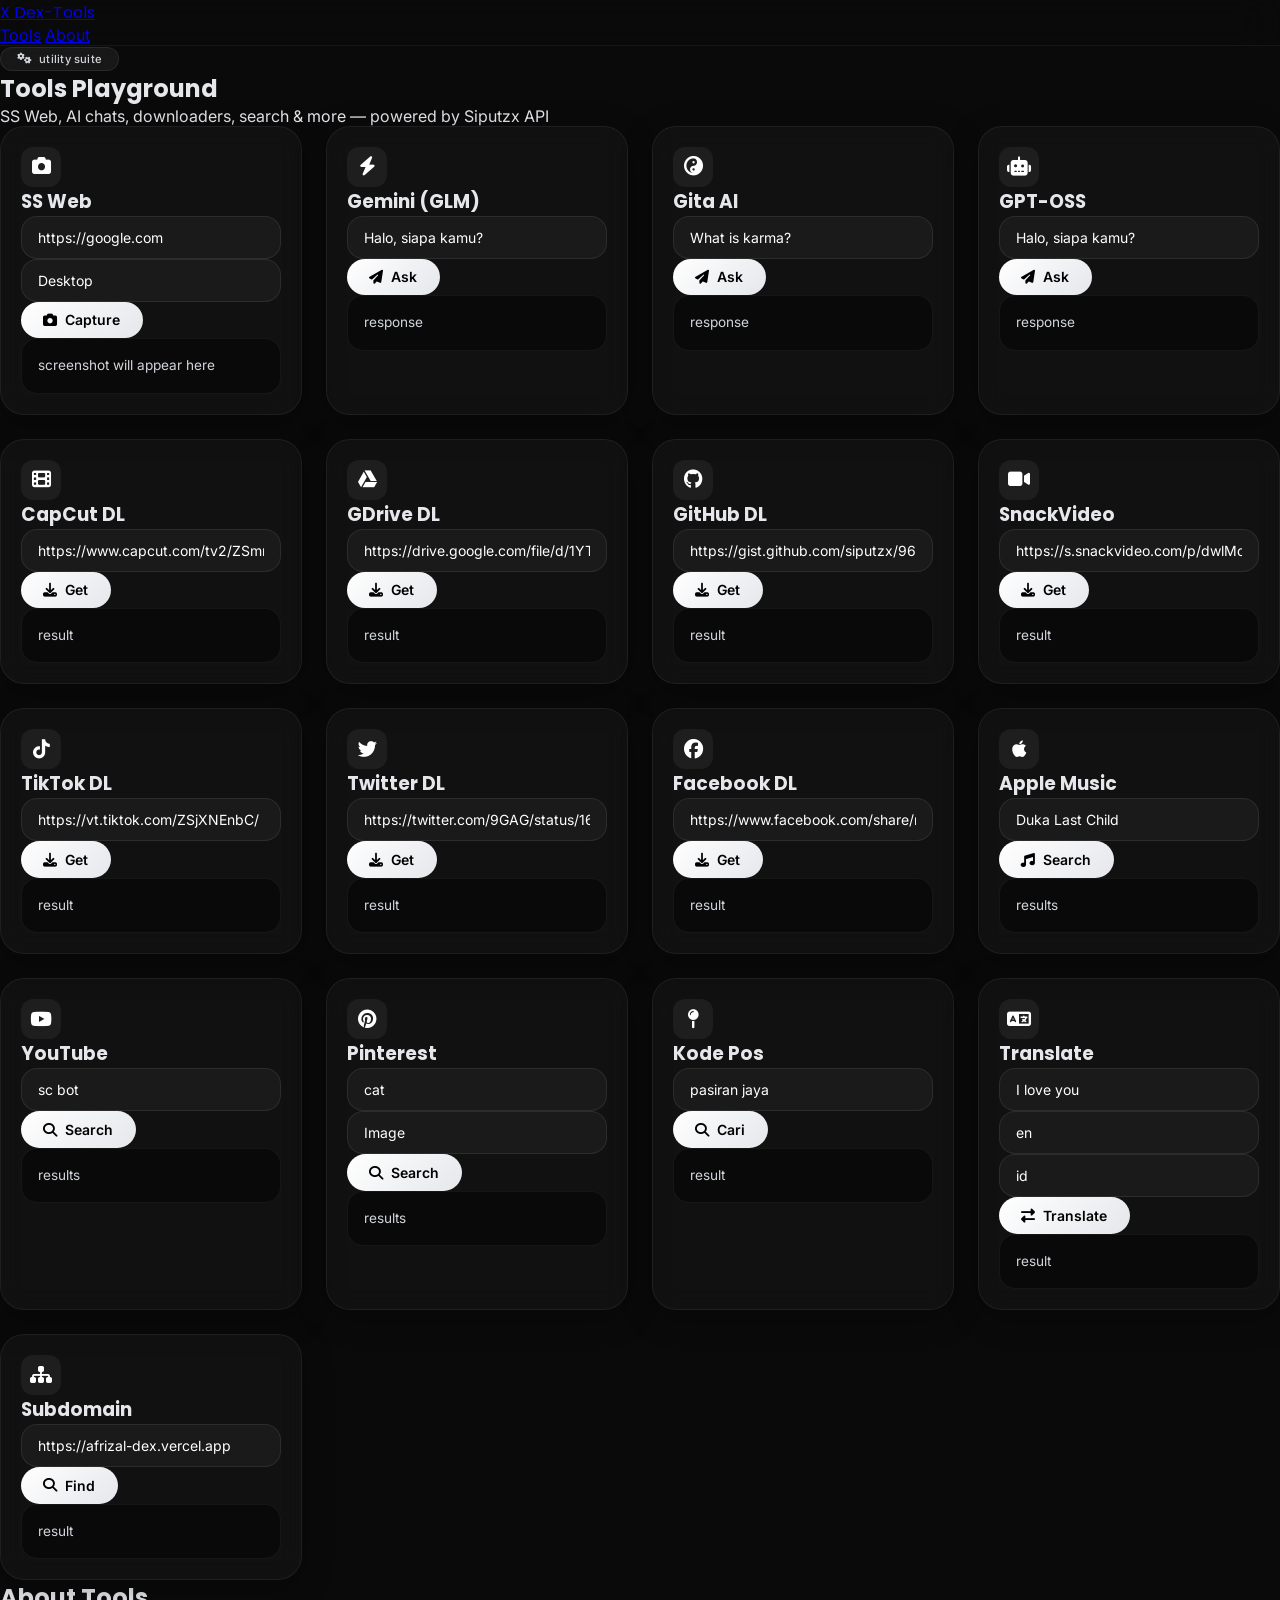
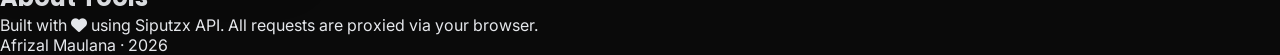
==== tools.html @ 6d939134 "Add files via upload" ====
<!DOCTYPE html>
<html lang="en">
<head>
  <meta charset="UTF-8" />
  <meta name="viewport" content="width=device-width, initial-scale=1.0, user-scalable=yes" />
  <title>Tools · Afrizal</title>
  <!-- fonts + icons -->
  <link rel="stylesheet" href="style-tools.css">
  <link href="https://fonts.googleapis.com/css2?family=Inter:wght@300;400;500;600;700;800;900&family=Poppins:wght@400;500;600;700;800&display=swap" rel="stylesheet" />
  <link rel="stylesheet" href="https://cdnjs.cloudflare.com/ajax/libs/font-awesome/6.5.1/css/all.min.css" />
  <style>
    * { box-sizing: border-box; }
    body {
      margin: 0;
      font-family: 'Inter', sans-serif;
      background: #0a0a0a;
      color: #e5e7eb;
      min-height: 100vh;
      transition: background 0.3s;
    }
    .font-display { font-family: 'Poppins', sans-serif; }

    /* glass card */
    .glass-card {
      background: rgba(255,255,255,0.03);
      backdrop-filter: blur(12px);
      -webkit-backdrop-filter: blur(12px);
      border: 1px solid rgba(255,255,255,0.06);
      border-radius: 1.5rem;
      transition: all 0.3s ease;
      box-shadow: 0 8px 32px rgba(0,0,0,0.3);
    }
    .glass-card:hover {
      border-color: rgba(255,255,255,0.15);
      transform: translateY(-3px);
      box-shadow: 0 20px 60px -20px rgba(0,0,0,0.6);
    }

    .badge-pill {
      background: rgba(255,255,255,0.06);
      border: 1px solid rgba(255,255,255,0.08);
      padding: 0.25rem 1rem;
      border-radius: 9999px;
      font-size: 0.7rem;
      font-weight: 500;
      color: #d1d5db;
      letter-spacing: 0.02em;
    }

    .btn-shimmer {
      background: linear-gradient(135deg, #ffffff 0%, #e5e7eb 50%, #ffffff 100%);
      background-size: 200% 200%;
      animation: shimmerBtn 3s ease-in-out infinite;
      color: black;
      font-weight: 600;
      border: none;
      padding: 0.6rem 1.4rem;
      border-radius: 9999px;
      cursor: pointer;
      transition: 0.2s;
    }
    .btn-shimmer:hover { transform: scale(1.02); }
    @keyframes shimmerBtn {
      0% { background-position: 0% 50%; }
      50% { background-position: 100% 50%; }
      100% { background-position: 0% 50%; }
    }

    input, textarea, select {
      background: rgba(255,255,255,0.04);
      border: 1px solid rgba(255,255,255,0.08);
      border-radius: 1rem;
      padding: 0.75rem 1rem;
      color: white;
      width: 100%;
      outline: none;
      transition: 0.2s;
    }
    input:focus, textarea:focus, select:focus {
      border-color: rgba(255,255,255,0.3);
      background: rgba(255,255,255,0.06);
    }
    ::placeholder { color: #6b7280; }

    .response-box {
      background: rgba(0,0,0,0.4);
      border: 1px solid rgba(255,255,255,0.05);
      border-radius: 1rem;
      padding: 1rem;
      max-height: 400px;
      overflow-y: auto;
      white-space: pre-wrap;
      font-size: 0.85rem;
      color: #d1d5db;
    }

    .grid-tools { display: grid; gap: 1.5rem; grid-template-columns: repeat(auto-fit, minmax(280px, 1fr)); }

    .tool-icon {
      width: 40px;
      height: 40px;
      border-radius: 12px;
      background: rgba(255,255,255,0.05);
      display: flex;
      align-items: center;
      justify-content: center;
      font-size: 1.2rem;
      color: white;
    }

    /* scroll */
    ::-webkit-scrollbar { width: 5px; }
    ::-webkit-scrollbar-track { background: transparent; }
    ::-webkit-scrollbar-thumb { background: #444; border-radius: 99px; }

    .bg-blur-circle {
      position: absolute;
      border-radius: 9999px;
      filter: blur(90px);
      pointer-events: none;
    }
    .bg-grid-pattern {
      background-image: linear-gradient(to right, rgba(255,255,255,0.03) 1px, transparent 1px),
        linear-gradient(to bottom, rgba(255,255,255,0.03) 1px, transparent 1px);
      background-size: 40px 40px;
    }

    /* loading screen (minimal) */
    #loadingScreen {
      position: fixed; inset: 0; z-index: 99999;
      background: #0a0a0a;
      display: flex; align-items: center; justify-content: center;
      transition: opacity 0.8s, visibility 0.8s;
    }
    #loadingScreen.hide { opacity: 0; visibility: hidden; pointer-events: none; }
    .loading-logo {
      width: 70px; height: 70px;
      border-radius: 24px;
      background: rgba(255,255,255,0.04);
      border: 1px solid rgba(255,255,255,0.06);
      display: flex; align-items: center; justify-content: center;
      font-weight: 800; font-size: 26px; color: white;
    }
  </style>
</head>
<body>

<!-- loading -->
<div id="loadingScreen">
  <div class="text-center">
    <div class="loading-logo mx-auto mb-4"><span>A</span><span>F</span></div>
    <div class="text-white text-xl font-display font-semibold">Tools Hub</div>
    <div class="text-zinc-400 text-sm mt-1">loading modules...</div>
  </div>
</div>

<!-- main -->
<div id="mainContent" style="display:none;">

  <!-- background -->
  <div class="fixed inset-0 -z-10 overflow-hidden pointer-events-none">
    <div class="absolute inset-0">
      <div class="bg-blur-circle top-10 left-10 w-40 h-40 bg-white opacity-10"></div>
      <div class="bg-blur-circle bottom-10 right-10 w-44 h-44 bg-zinc-500 opacity-15"></div>
      <div class="bg-blur-circle top-1/2 left-1/2 -translate-x-1/2 -translate-y-1/2 w-60 h-60 bg-white opacity-5"></div>
    </div>
    <div class="absolute inset-0 bg-grid-pattern"></div>
  </div>

  <!-- header -->
  <header class="fixed top-0 inset-x-0 z-50 bg-[#0a0a0a]/80 backdrop-blur-xl border-b border-white/5 h-16 flex items-center px-6">
    <div class="max-w-6xl mx-auto w-full flex items-center justify-between">
      <a href="#" class="font-display font-bold text-xl tracking-tight flex items-center gap-2">
        <span class="w-8 h-8 rounded-full bg-white/20 flex items-center justify-center text-white font-bold text-sm">X</span>
        <span class="text-white">Dex-</span><span class="text-white">Tools</span>
      </a>
      <div class="flex items-center gap-4 text-sm">
        <a href="#tools" class="text-zinc-400 hover:text-white transition">Tools</a>
        <a href="#about" class="text-zinc-400 hover:text-white transition">About</a>
      </div>
    </div>
  </header>

  <!-- hero -->
  <section class="pt-28 pb-8 px-6 max-w-6xl mx-auto">
    <div class="text-center">
      <span class="badge-pill inline-flex items-center gap-2"><i class="fas fa-cogs"></i> utility suite</span>
      <h1 class="font-display font-bold text-4xl md:text-5xl text-white mt-4 leading-tight">
        Tools <span class="bg-gradient-to-r from-white to-zinc-400 bg-clip-text text-transparent">Playground</span>
      </h1>
      <p class="text-zinc-400 max-w-xl mx-auto mt-2">SS Web, AI chats, downloaders, search & more — powered by Siputzx API</p>
    </div>
  </section>

  <!-- tools grid -->
  <section id="tools" class="px-6 max-w-6xl mx-auto pb-20">
    <div class="grid-tools">

      <!-- ssweb -->
      <div class="glass-card p-5">
        <div class="flex items-center gap-3 mb-3">
          <div class="tool-icon"><i class="fas fa-camera"></i></div>
          <h3 class="font-display font-semibold text-white">SS Web</h3>
        </div>
        <div class="flex flex-wrap gap-2 mb-3">
          <input id="ssUrl" type="text" placeholder="https://google.com" class="flex-1 min-w-[120px]" value="https://google.com" />
          <select id="ssDevice" class="w-auto min-w-[80px]">
            <option value="desktop">Desktop</option>
            <option value="mobile">Mobile</option>
            <option value="tablet">Tablet</option>
          </select>
        </div>
        <button onclick="fetchSS()" class="btn-shimmer w-full text-sm"><i class="fas fa-camera mr-2"></i> Capture</button>
        <div id="ssResult" class="mt-3 response-box text-center text-zinc-500 text-sm">screenshot will appear here</div>
      </div>

      <!-- AI Gemini -->
      <div class="glass-card p-5">
        <div class="flex items-center gap-3 mb-3">
          <div class="tool-icon"><i class="fas fa-bolt"></i></div>
          <h3 class="font-display font-semibold text-white">Gemini (GLM)</h3>
        </div>
        <input id="geminiPrompt" type="text" placeholder="Ask anything..." class="mb-2" value="Halo, siapa kamu?" />
        <button onclick="fetchGemini()" class="btn-shimmer w-full text-sm"><i class="fas fa-paper-plane mr-2"></i> Ask</button>
        <div id="geminiResult" class="mt-3 response-box text-zinc-300 text-sm">response</div>
      </div>

      <!-- AI Gita -->
      <div class="glass-card p-5">
        <div class="flex items-center gap-3 mb-3">
          <div class="tool-icon"><i class="fas fa-yin-yang"></i></div>
          <h3 class="font-display font-semibold text-white">Gita AI</h3>
        </div>
        <input id="gitaPrompt" type="text" placeholder="What is karma?" class="mb-2" value="What is karma?" />
        <button onclick="fetchGita()" class="btn-shimmer w-full text-sm"><i class="fas fa-paper-plane mr-2"></i> Ask</button>
        <div id="gitaResult" class="mt-3 response-box text-zinc-300 text-sm">response</div>
      </div>

      <!-- AI GPT -->
      <div class="glass-card p-5">
        <div class="flex items-center gap-3 mb-3">
          <div class="tool-icon"><i class="fas fa-robot"></i></div>
          <h3 class="font-display font-semibold text-white">GPT-OSS</h3>
        </div>
        <input id="gptPrompt" type="text" placeholder="Halo, siapa kamu?" class="mb-2" value="Halo, siapa kamu?" />
        <button onclick="fetchGPT()" class="btn-shimmer w-full text-sm"><i class="fas fa-paper-plane mr-2"></i> Ask</button>
        <div id="gptResult" class="mt-3 response-box text-zinc-300 text-sm">response</div>
      </div>

      <!-- CapCut DL -->
      <div class="glass-card p-5">
        <div class="flex items-center gap-3 mb-3">
          <div class="tool-icon"><i class="fas fa-film"></i></div>
          <h3 class="font-display font-semibold text-white">CapCut DL</h3>
        </div>
        <input id="capcutUrl" type="text" placeholder="capcut.com/tv2/..." class="mb-2" value="https://www.capcut.com/tv2/ZSmm1R7Sd/" />
        <button onclick="fetchCapcut()" class="btn-shimmer w-full text-sm"><i class="fas fa-download mr-2"></i> Get</button>
        <div id="capcutResult" class="mt-3 response-box text-zinc-300 text-sm">result</div>
      </div>

      <!-- GDrive DL -->
      <div class="glass-card p-5">
        <div class="flex items-center gap-3 mb-3">
          <div class="tool-icon"><i class="fab fa-google-drive"></i></div>
          <h3 class="font-display font-semibold text-white">GDrive DL</h3>
        </div>
        <input id="gdriveUrl" type="text" placeholder="drive.google.com/file/d/..." class="mb-2" value="https://drive.google.com/file/d/1YTD7Ymux9puFNqu__5WPlYdFZHcGI3Wz/view?usp=drivesdk" />
        <button onclick="fetchGDrive()" class="btn-shimmer w-full text-sm"><i class="fas fa-download mr-2"></i> Get</button>
        <div id="gdriveResult" class="mt-3 response-box text-zinc-300 text-sm">result</div>
      </div>

      <!-- GitHub DL -->
      <div class="glass-card p-5">
        <div class="flex items-center gap-3 mb-3">
          <div class="tool-icon"><i class="fab fa-github"></i></div>
          <h3 class="font-display font-semibold text-white">GitHub DL</h3>
        </div>
        <input id="githubUrl" type="text" placeholder="gist.github.com/..." class="mb-2" value="https://gist.github.com/siputzx/966268a3aa3c14695e80cc9f30da8e9f" />
        <button onclick="fetchGithub()" class="btn-shimmer w-full text-sm"><i class="fas fa-download mr-2"></i> Get</button>
        <div id="githubResult" class="mt-3 response-box text-zinc-300 text-sm">result</div>
      </div>

      <!-- SnackVideo DL -->
      <div class="glass-card p-5">
        <div class="flex items-center gap-3 mb-3">
          <div class="tool-icon"><i class="fas fa-video"></i></div>
          <h3 class="font-display font-semibold text-white">SnackVideo</h3>
        </div>
        <input id="snackUrl" type="text" placeholder="s.snackvideo.com/..." class="mb-2" value="https://s.snackvideo.com/p/dwlMd51U" />
        <button onclick="fetchSnack()" class="btn-shimmer w-full text-sm"><i class="fas fa-download mr-2"></i> Get</button>
        <div id="snackResult" class="mt-3 response-box text-zinc-300 text-sm">result</div>
      </div>

      <!-- TikTok DL -->
      <div class="glass-card p-5">
        <div class="flex items-center gap-3 mb-3">
          <div class="tool-icon"><i class="fab fa-tiktok"></i></div>
          <h3 class="font-display font-semibold text-white">TikTok DL</h3>
        </div>
        <input id="tiktokUrl" type="text" placeholder="vt.tiktok.com/..." class="mb-2" value="https://vt.tiktok.com/ZSjXNEnbC/" />
        <button onclick="fetchTikTok()" class="btn-shimmer w-full text-sm"><i class="fas fa-download mr-2"></i> Get</button>
        <div id="tiktokResult" class="mt-3 response-box text-zinc-300 text-sm">result</div>
      </div>

      <!-- Twitter DL -->
      <div class="glass-card p-5">
        <div class="flex items-center gap-3 mb-3">
          <div class="tool-icon"><i class="fab fa-twitter"></i></div>
          <h3 class="font-display font-semibold text-white">Twitter DL</h3>
        </div>
        <input id="twitterUrl" type="text" placeholder="twitter.com/..." class="mb-2" value="https://twitter.com/9GAG/status/1661175429859012608" />
        <button onclick="fetchTwitter()" class="btn-shimmer w-full text-sm"><i class="fas fa-download mr-2"></i> Get</button>
        <div id="twitterResult" class="mt-3 response-box text-zinc-300 text-sm">result</div>
      </div>

      <!-- Facebook DL -->
      <div class="glass-card p-5">
        <div class="flex items-center gap-3 mb-3">
          <div class="tool-icon"><i class="fab fa-facebook"></i></div>
          <h3 class="font-display font-semibold text-white">Facebook DL</h3>
        </div>
        <input id="fbUrl" type="text" placeholder="facebook.com/..." class="mb-2" value="https://www.facebook.com/share/r/1CbPCn9MQw/" />
        <button onclick="fetchFacebook()" class="btn-shimmer w-full text-sm"><i class="fas fa-download mr-2"></i> Get</button>
        <div id="fbResult" class="mt-3 response-box text-zinc-300 text-sm">result</div>
      </div>

      <!-- Apple Music search -->
      <div class="glass-card p-5">
        <div class="flex items-center gap-3 mb-3">
          <div class="tool-icon"><i class="fab fa-apple"></i></div>
          <h3 class="font-display font-semibold text-white">Apple Music</h3>
        </div>
        <input id="appleQuery" type="text" placeholder="Duka Last Child" class="mb-2" value="Duka Last Child" />
        <button onclick="fetchApple()" class="btn-shimmer w-full text-sm"><i class="fas fa-music mr-2"></i> Search</button>
        <div id="appleResult" class="mt-3 response-box text-zinc-300 text-sm">results</div>
      </div>

      <!-- YouTube search -->
      <div class="glass-card p-5">
        <div class="flex items-center gap-3 mb-3">
          <div class="tool-icon"><i class="fab fa-youtube"></i></div>
          <h3 class="font-display font-semibold text-white">YouTube</h3>
        </div>
        <input id="ytQuery" type="text" placeholder="sc bot" class="mb-2" value="sc bot" />
        <button onclick="fetchYoutube()" class="btn-shimmer w-full text-sm"><i class="fas fa-search mr-2"></i> Search</button>
        <div id="ytResult" class="mt-3 response-box text-zinc-300 text-sm">results</div>
      </div>

      <!-- Pinterest search -->
      <div class="glass-card p-5">
        <div class="flex items-center gap-3 mb-3">
          <div class="tool-icon"><i class="fab fa-pinterest"></i></div>
          <h3 class="font-display font-semibold text-white">Pinterest</h3>
        </div>
        <input id="pinQuery" type="text" placeholder="cat" class="mb-2" value="cat" />
        <select id="pinType" class="mb-2">
          <option value="image">Image</option>
          <option value="video">Video</option>
        </select>
        <button onclick="fetchPinterest()" class="btn-shimmer w-full text-sm"><i class="fas fa-search mr-2"></i> Search</button>
        <div id="pinResult" class="mt-3 response-box text-zinc-300 text-sm">results</div>
      </div>

      <!-- Kode Pos -->
      <div class="glass-card p-5">
        <div class="flex items-center gap-3 mb-3">
          <div class="tool-icon"><i class="fas fa-map-pin"></i></div>
          <h3 class="font-display font-semibold text-white">Kode Pos</h3>
        </div>
        <input id="kodeposQuery" type="text" placeholder="pasiran jaya" class="mb-2" value="pasiran jaya" />
        <button onclick="fetchKodepos()" class="btn-shimmer w-full text-sm"><i class="fas fa-search mr-2"></i> Cari</button>
        <div id="kodeposResult" class="mt-3 response-box text-zinc-300 text-sm">result</div>
      </div>

      <!-- Translate -->
      <div class="glass-card p-5">
        <div class="flex items-center gap-3 mb-3">
          <div class="tool-icon"><i class="fas fa-language"></i></div>
          <h3 class="font-display font-semibold text-white">Translate</h3>
        </div>
        <input id="transText" type="text" placeholder="I love you" class="mb-2" value="I love you" />
        <div class="flex gap-2 mb-2">
          <input id="transSource" placeholder="en" class="w-1/2" value="en" />
          <input id="transTarget" placeholder="id" class="w-1/2" value="id" />
        </div>
        <button onclick="fetchTranslate()" class="btn-shimmer w-full text-sm"><i class="fas fa-exchange-alt mr-2"></i> Translate</button>
        <div id="transResult" class="mt-3 response-box text-zinc-300 text-sm">result</div>
      </div>

      <!-- Subdomain Finder -->
      <div class="glass-card p-5">
        <div class="flex items-center gap-3 mb-3">
          <div class="tool-icon"><i class="fas fa-sitemap"></i></div>
          <h3 class="font-display font-semibold text-white">Subdomain</h3>
        </div>
        <input id="subdomainUrl" type="text" placeholder="https://afrizal-dex.vercel.app" class="mb-2" value="https://afrizal-dex.vercel.app" />
        <button onclick="fetchSubdomain()" class="btn-shimmer w-full text-sm"><i class="fas fa-search mr-2"></i> Find</button>
        <div id="subdomainResult" class="mt-3 response-box text-zinc-300 text-sm">result</div>
      </div>

    </div>
  </section>

  <!-- about -->
  <section id="about" class="border-t border-white/5 py-12 px-6 max-w-4xl mx-auto text-center">
    <h2 class="font-display font-bold text-2xl text-white">About Tools</h2>
    <p class="text-zinc-400 mt-2 text-sm">Built with <i class="fas fa-heart text-red-400"></i> using Siputzx API. All requests are proxied via your browser.</p>
    <p class="text-zinc-500 text-xs mt-1">Afrizal Maulana · 2026</p>
  </section>
</div>

<script>
  // ---- loading ----
  (function() {
    const loader = document.getElementById('loadingScreen');
    const main = document.getElementById('mainContent');
    setTimeout(() => {
      loader.classList.add('hide');
      main.style.display = 'block';
    }, 800);
  })();

  // ---- helpers ----
  function getVal(id) { return document.getElementById(id).value.trim(); }
  function setResult(id, txt) {
    const el = document.getElementById(id);
    if (el) el.textContent = typeof txt === 'string' ? txt : JSON.stringify(txt, null, 2);
  }

  async function apiFetch(endpoint) {
    try {
      const res = await fetch(endpoint);
      if (!res.ok) throw new Error(`HTTP ${res.status}`);
      return await res.json();
    } catch (e) {
      return { error: e.message };
    }
  }

  // ---- SS Web ----
  async function fetchSS() {
    const url = encodeURIComponent(getVal('ssUrl') || 'https://google.com');
    const device = getVal('ssDevice') || 'desktop';
    const fullPage = 'false';
    const endpoint = `https://api.siputzx.my.id/api/tools/ssweb?url=${url}&device=${device}&theme=dark&fullPage=${fullPage}`;
    const data = await apiFetch(endpoint);
    if (data && data.image) {
      setResult('ssResult', `✅ screenshot ready`);
      document.getElementById('ssResult').innerHTML = `<img src="${data.image}" alt="screenshot" class="w-full rounded-lg mt-2" />`;
    } else {
      setResult('ssResult', '⚠️ no image returned');
    }
  }

  // ---- AI Gemini ----
  async function fetchGemini() {
    const prompt = encodeURIComponent(getVal('geminiPrompt') || 'Halo, siapa kamu?');
    const endpoint = `https://api.siputzx.my.id/api/ai/glm47flash?prompt=${prompt}&system=You+are+a+helpful+assistant.&temperature=0.7`;
    const data = await apiFetch(endpoint);
    setResult('geminiResult', data?.result || data?.response || data?.message || JSON.stringify(data));
  }

  // ---- Gita ----
  async function fetchGita() {
    const q = encodeURIComponent(getVal('gitaPrompt') || 'What is karma?');
    const endpoint = `https://api.siputzx.my.id/api/ai/gita?q=${q}`;
    const data = await apiFetch(endpoint);
    setResult('gitaResult', data?.result || data?.response || data?.message || JSON.stringify(data));
  }

  // ---- GPT ----
  async function fetchGPT() {
    const prompt = encodeURIComponent(getVal('gptPrompt') || 'Halo, siapa kamu?');
    const endpoint = `https://api.siputzx.my.id/api/ai/gptoss120b?prompt=${prompt}&system=You+are+a+helpful+assistant.&temperature=0.7`;
    const data = await apiFetch(endpoint);
    setResult('gptResult', data?.result || data?.response || data?.message || JSON.stringify(data));
  }

  // ---- CapCut ----
  async function fetchCapcut() {
    const url = encodeURIComponent(getVal('capcutUrl') || 'https://www.capcut.com/tv2/ZSmm1R7Sd/');
    const endpoint = `https://api.siputzx.my.id/api/d/capcut?url=${url}`;
    const data = await apiFetch(endpoint);
    setResult('capcutResult', data?.data || data?.result || JSON.stringify(data));
  }

  // ---- GDrive ----
  async function fetchGDrive() {
    const url = encodeURIComponent(getVal('gdriveUrl') || 'https://drive.google.com/file/d/1YTD7Ymux9puFNqu__5WPlYdFZHcGI3Wz/view?usp=drivesdk');
    const endpoint = `https://api.siputzx.my.id/api/d/gdrive?url=${url}`;
    const data = await apiFetch(endpoint);
    setResult('gdriveResult', data?.data || data?.result || JSON.stringify(data));
  }

  // ---- GitHub ----
  async function fetchGithub() {
    const url = encodeURIComponent(getVal('githubUrl') || 'https://gist.github.com/siputzx/966268a3aa3c14695e80cc9f30da8e9f');
    const endpoint = `https://api.siputzx.my.id/api/d/github?url=${url}`;
    const data = await apiFetch(endpoint);
    setResult('githubResult', data?.data || data?.result || JSON.stringify(data));
  }

  // ---- SnackVideo ----
  async function fetchSnack() {
    const url = encodeURIComponent(getVal('snackUrl') || 'https://s.snackvideo.com/p/dwlMd51U');
    const endpoint = `https://api.siputzx.my.id/api/d/snackvideo?url=${url}`;
    const data = await apiFetch(endpoint);
    setResult('snackResult', data?.data || data?.result || JSON.stringify(data));
  }

  // ---- TikTok ----
  async function fetchTikTok() {
    const url = encodeURIComponent(getVal('tiktokUrl') || 'https://vt.tiktok.com/ZSjXNEnbC/');
    const endpoint = `https://api.siputzx.my.id/api/d/tiktok/v2?url=${url}`;
    const data = await apiFetch(endpoint);
    setResult('tiktokResult', data?.data || data?.result || JSON.stringify(data));
  }

  // ---- Twitter ----
  async function fetchTwitter() {
    const url = encodeURIComponent(getVal('twitterUrl') || 'https://twitter.com/9GAG/status/1661175429859012608');
    const endpoint = `https://api.siputzx.my.id/api/d/twitter?url=${url}`;
    const data = await apiFetch(endpoint);
    setResult('twitterResult', data?.data || data?.result || JSON.stringify(data));
  }

  // ---- Facebook ----
  async function fetchFacebook() {
    const url = encodeURIComponent(getVal('fbUrl') || 'https://www.facebook.com/share/r/1CbPCn9MQw/');
    const endpoint = `https://api.siputzx.my.id/api/d/facebook?url=${url}`;
    const data = await apiFetch(endpoint);
    setResult('fbResult', data?.data || data?.result || JSON.stringify(data));
  }

  // ---- Apple Music ----
  async function fetchApple() {
    const query = encodeURIComponent(getVal('appleQuery') || 'Duka Last Child');
    const endpoint = `https://api.siputzx.my.id/api/s/applemusic?query=${query}`;
    const data = await apiFetch(endpoint);
    if (data?.data) {
      const items = data.data.slice(0, 5).map(i => `${i.title} - ${i.artist}`).join('\n');
      setResult('appleResult', items || 'no results');
    } else {
      setResult('appleResult', JSON.stringify(data));
    }
  }

  // ---- YouTube ----
  async function fetchYoutube() {
    const query = encodeURIComponent(getVal('ytQuery') || 'sc bot');
    const endpoint = `https://api.siputzx.my.id/api/s/youtube?query=${query}`;
    const data = await apiFetch(endpoint);
    if (data?.data) {
      const items = data.data.slice(0, 5).map(i => `${i.title} - ${i.channel}`).join('\n');
      setResult('ytResult', items || 'no results');
    } else {
      setResult('ytResult', JSON.stringify(data));
    }
  }

  // ---- Pinterest ----
  async function fetchPinterest() {
    const query = encodeURIComponent(getVal('pinQuery') || 'cat');
    const type = getVal('pinType') || 'image';
    const endpoint = `https://api.siputzx.my.id/api/s/pinterest?query=${query}&type=${type}`;
    const data = await apiFetch(endpoint);
    if (data?.data) {
      const items = data.data.slice(0, 5).map(i => i.title || i.url || i).join('\n');
      setResult('pinResult', items || 'no results');
    } else {
      setResult('pinResult', JSON.stringify(data));
    }
  }

  // ---- Kode Pos ----
  async function fetchKodepos() {
    const q = encodeURIComponent(getVal('kodeposQuery') || 'pasiran jaya');
    const endpoint = `https://api.siputzx.my.id/api/tools/kodepos?form=${q}`;
    const data = await apiFetch(endpoint);
    setResult('kodeposResult', data?.data || data?.result || JSON.stringify(data));
  }

  // ---- Translate ----
  async function fetchTranslate() {
    const text = encodeURIComponent(getVal('transText') || 'I love you');
    const source = getVal('transSource') || 'en';
    const target = getVal('transTarget') || 'id';
    const endpoint = `https://api.siputzx.my.id/api/tools/translate?text=${text}&source=${source}&target=${target}`;
    const data = await apiFetch(endpoint);
    setResult('transResult', data?.result || data?.translation || JSON.stringify(data));
  }

  // ---- Subdomain ----
  async function fetchSubdomain() {
    const domain = encodeURIComponent(getVal('subdomainUrl') || 'https://afrizal-dex.vercel.app');
    const endpoint = `https://api.siputzx.my.id/api/tools/subdomains?domain=${domain}`;
    const data = await apiFetch(endpoint);
    setResult('subdomainResult', data?.data || data?.result || JSON.stringify(data));
  }
</script>

</body>
</html>
---- style-tools.css ----
/* style-tools.css */
*,
*::before,
*::after {
  box-sizing: border-box;
  margin: 0;
  padding: 0;
}

html {
  scroll-behavior: smooth;
}

body {
  font-family: 'Inter', sans-serif;
  background: #0a0a0a;
  color: #e5e7eb;
  min-height: 100vh;
  transition: background-color 0.3s, color 0.3s;
}

h1, h2, h3, h4, h5, h6 {
  font-family: 'Poppins', sans-serif;
}

/* Scrollbar */
::-webkit-scrollbar {
  width: 6px;
}
::-webkit-scrollbar-track {
  background: transparent;
}
::-webkit-scrollbar-thumb {
  background: #ffffff;
  border-radius: 99px;
}
::-webkit-scrollbar-thumb:hover {
  background: #d1d5db;
}

/* Loading Screen */
#loadingScreen {
  position: fixed;
  inset: 0;
  z-index: 99999;
  background: #0a0a0a;
  display: flex;
  align-items: center;
  justify-content: center;
  transition: opacity 0.8s ease, visibility 0.8s ease;
}

#loadingScreen.hide {
  opacity: 0;
  visibility: hidden;
  pointer-events: none;
}

.loading-logo {
  width: 70px;
  height: 70px;
  border-radius: 24px;
  background: rgba(255, 255, 255, 0.04);
  border: 1px solid rgba(255, 255, 255, 0.06);
  display: flex;
  align-items: center;
  justify-content: center;
  font-family: 'Poppins', sans-serif;
  font-weight: 800;
  font-size: 26px;
  color: white;
  margin: 0 auto 1rem;
  animation: logoPulse 2s ease-in-out infinite;
}

@keyframes logoPulse {
  0%, 100% { transform: scale(1); }
  50% { transform: scale(1.05); }
}

/* Background Effects */
.bg-blur-circle {
  position: absolute;
  border-radius: 9999px;
  filter: blur(90px);
  pointer-events: none;
}

.bg-grid-pattern {
  background-image: 
    linear-gradient(to right, rgba(255, 255, 255, 0.03) 1px, transparent 1px),
    linear-gradient(to bottom, rgba(255, 255, 255, 0.03) 1px, transparent 1px);
  background-size: 40px 40px;
}

/* Badge */
.badge-pill {
  display: inline-flex;
  align-items: center;
  gap: 0.5rem;
  background: rgba(255, 255, 255, 0.06);
  backdrop-filter: blur(12px);
  border: 1px solid rgba(255, 255, 255, 0.08);
  padding: 0.35rem 1rem;
  border-radius: 9999px;
  font-size: 0.7rem;
  font-weight: 500;
  color: #d1d5db;
  letter-spacing: 0.02em;
}

/* Glass Card */
.glass-card {
  background: rgba(255, 255, 255, 0.03);
  backdrop-filter: blur(12px);
  -webkit-backdrop-filter: blur(12px);
  border: 1px solid rgba(255, 255, 255, 0.06);
  border-radius: 1.5rem;
  padding: 1.25rem;
  transition: all 0.3s ease;
  box-shadow: 0 8px 32px rgba(0, 0, 0, 0.3);
}

.glass-card:hover {
  border-color: rgba(255, 255, 255, 0.15);
  transform: translateY(-3px);
  box-shadow: 0 20px 60px -20px rgba(0, 0, 0, 0.6);
}

/* Tool Icon */
.tool-icon {
  width: 40px;
  height: 40px;
  border-radius: 12px;
  background: rgba(255, 255, 255, 0.05);
  display: flex;
  align-items: center;
  justify-content: center;
  font-size: 1.2rem;
  color: white;
  flex-shrink: 0;
}

/* Inputs */
input, textarea, select {
  background: rgba(255, 255, 255, 0.04);
  border: 1px solid rgba(255, 255, 255, 0.08);
  border-radius: 1rem;
  padding: 0.75rem 1rem;
  color: white;
  width: 100%;
  outline: none;
  transition: all 0.2s ease;
  font-family: 'Inter', sans-serif;
  font-size: 0.875rem;
}

input:focus, textarea:focus, select:focus {
  border-color: rgba(255, 255, 255, 0.3);
  background: rgba(255, 255, 255, 0.06);
  box-shadow: 0 0 0 3px rgba(255, 255, 255, 0.05);
}

input::placeholder, textarea::placeholder {
  color: #6b7280;
}

select {
  appearance: none;
  background-image: url("data:image/svg+xml,%3Csvg xmlns='http://www.w3.org/2000/svg' width='12' height='12' viewBox='0 0 12 12'%3E%3Cpath fill='%239ca3af' d='M6 8L1 3h10z'/%3E%3C/svg%3E");
  background-repeat: no-repeat;
  background-position: right 1rem center;
  padding-right: 2.5rem;
  cursor: pointer;
}

select option {
  background: #1a1a1a;
  color: white;
}

/* Button Shimmer */
.btn-shimmer {
  background: linear-gradient(135deg, #ffffff 0%, #e5e7eb 50%, #ffffff 100%);
  background-size: 200% 200%;
  animation: shimmerBtn 3s ease-in-out infinite;
  color: #0a0a0a;
  font-weight: 600;
  border: none;
  padding: 0.6rem 1.4rem;
  border-radius: 9999px;
  cursor: pointer;
  transition: all 0.2s ease;
  font-family: 'Inter', sans-serif;
  font-size: 0.875rem;
  display: inline-flex;
  align-items: center;
  justify-content: center;
  gap: 0.5rem;
}

.btn-shimmer:hover {
  transform: scale(1.02);
  box-shadow: 0 8px 30px rgba(255, 255, 255, 0.15);
}

.btn-shimmer:active {
  transform: scale(0.98);
}

@keyframes shimmerBtn {
  0% { background-position: 0% 50%; }
  50% { background-position: 100% 50%; }
  100% { background-position: 0% 50%; }
}

/* Response Box */
.response-box {
  background: rgba(0, 0, 0, 0.4);
  border: 1px solid rgba(255, 255, 255, 0.05);
  border-radius: 1rem;
  padding: 0.75rem 1rem;
  max-height: 400px;
  overflow-y: auto;
  white-space: pre-wrap;
  word-wrap: break-word;
  font-size: 0.85rem;
  color: #d1d5db;
  line-height: 1.6;
  transition: all 0.3s ease;
}

.response-box img {
  max-width: 100%;
  border-radius: 0.5rem;
  margin-top: 0.5rem;
}

.response-box::-webkit-scrollbar {
  width: 4px;
}
.response-box::-webkit-scrollbar-thumb {
  background: #444;
  border-radius: 99px;
}

/* Header */
header {
  background: rgba(10, 10, 10, 0.8);
  backdrop-filter: blur(24px);
  -webkit-backdrop-filter: blur(24px);
  border-bottom: 1px solid rgba(255, 255, 255, 0.05);
}

/* Grid Tools */
.grid-tools {
  display: grid;
  gap: 1.5rem;
  grid-template-columns: repeat(auto-fit, minmax(280px, 1fr));
}

/* Responsive */
@media (max-width: 640px) {
  .grid-tools {
    grid-template-columns: 1fr;
  }
  
  .glass-card {
    padding: 1rem;
  }
  
  .btn-shimmer {
    width: 100%;
  }
}

/* Utility Classes */
.text-gradient {
  background: linear-gradient(135deg, #ffffff, #9ca3af);
  -webkit-background-clip: text;
  -webkit-text-fill-color: transparent;
}

/* Smooth reveal (optional) */
.reveal {
  opacity: 0;
  transform: translateY(20px);
  transition: opacity 0.6s ease, transform 0.6s ease;
}

.reveal.in {
  opacity: 1;
  transform: translateY(0);
}

/* Hover effect for cards */
.card-hover {
  transition: all 0.3s cubic-bezier(0.4, 0, 0.2, 1);
}

.card-hover:hover {
  transform: translateY(-4px);
  box-shadow: 0 20px 30px -12px rgba(255, 255, 255, 0.1);
}

/* Animation for loading logo */
@keyframes floatBlur {
  0%, 100% { transform: translate(0, 0) scale(1); }
  33% { transform: translate(30px, -30px) scale(1.1); }
  66% { transform: translate(-20px, 20px) scale(0.9); }
}
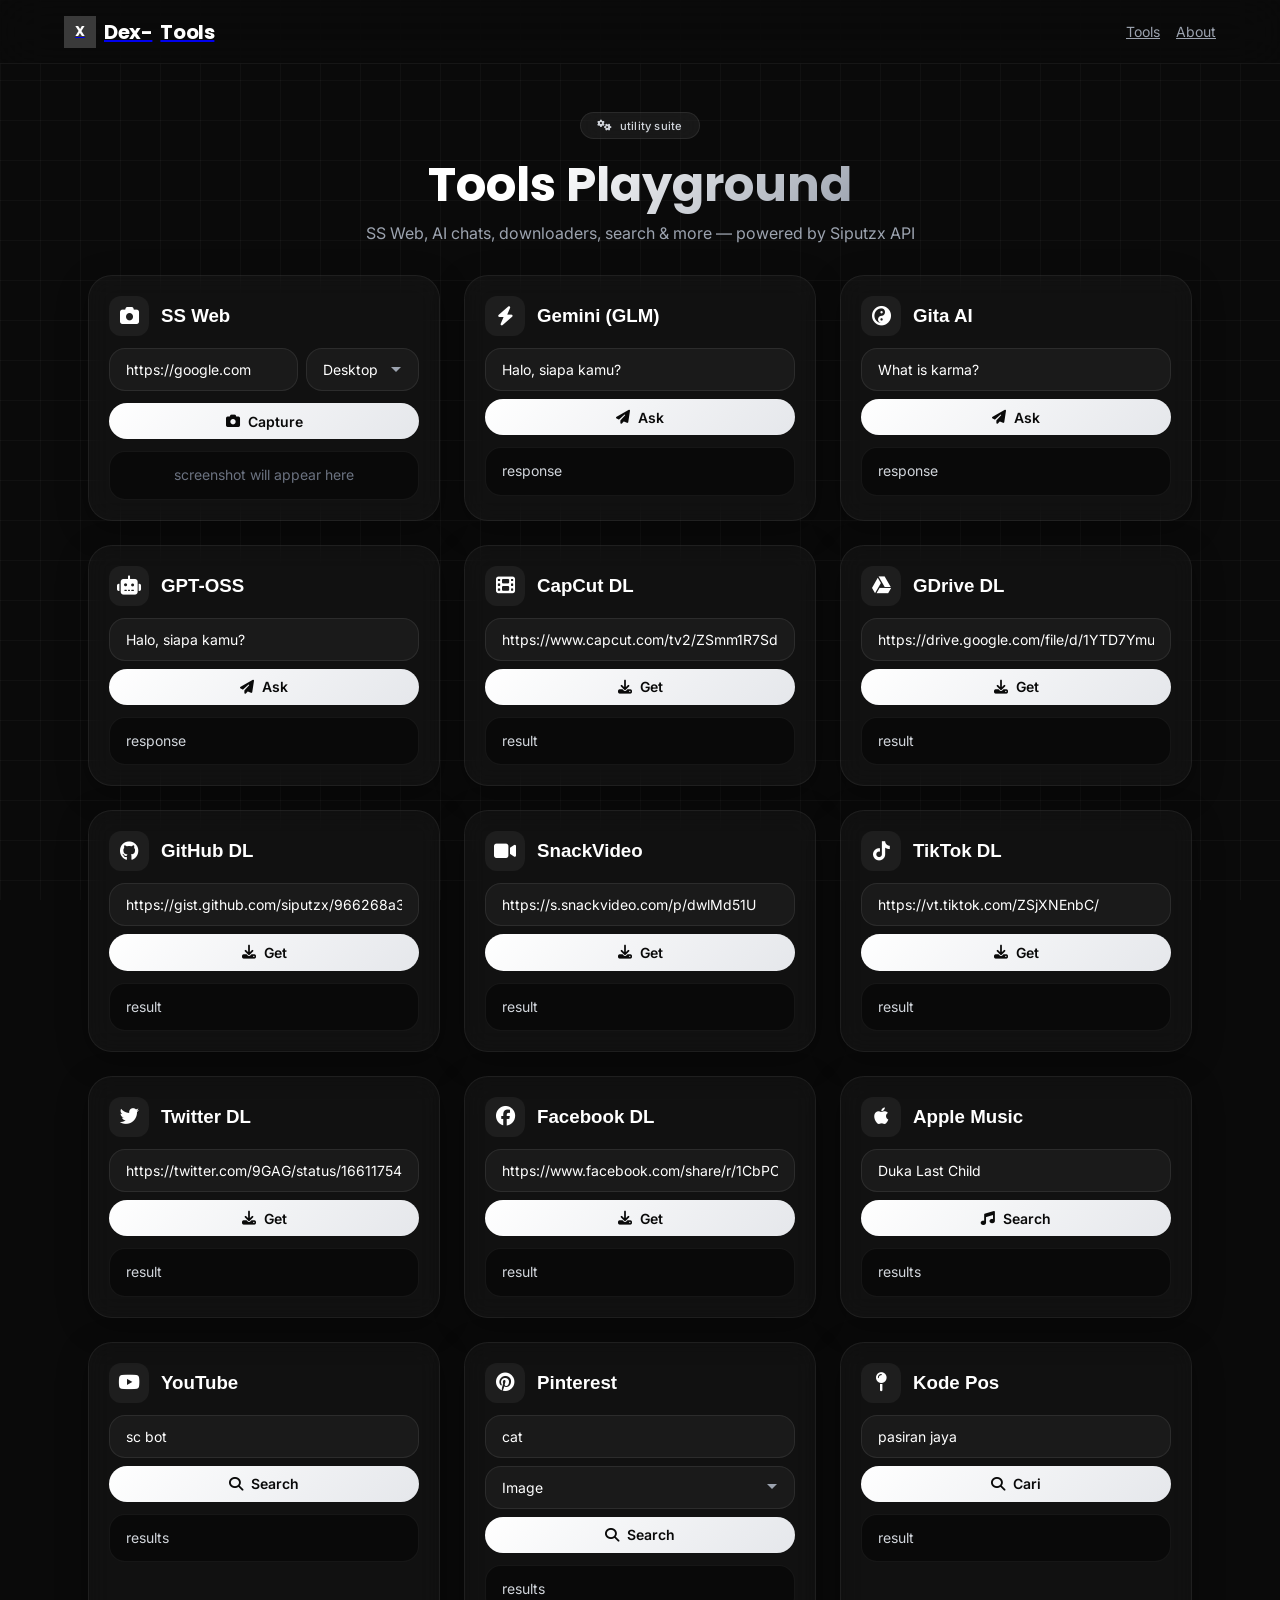
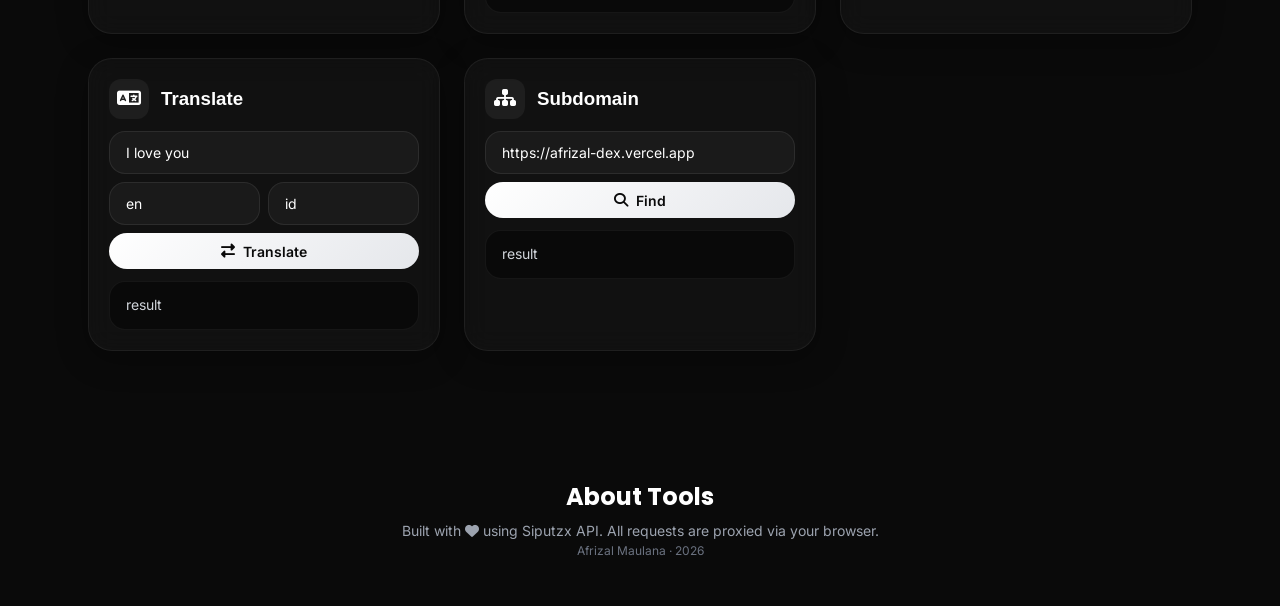
==== commit e56fa0c1: "Add files via upload" ====
--- a/tools.html
+++ b/tools.html
@@ -3,43 +3,134 @@
 <head>
   <meta charset="UTF-8" />
   <meta name="viewport" content="width=device-width, initial-scale=1.0, user-scalable=yes" />
+  <meta name="description" content="Tools Hub - Afrizal Maulana" />
   <title>Tools · Afrizal</title>
-  <!-- fonts + icons -->
-  <link rel="stylesheet" href="style-tools.css">
+  
+  <!-- Fonts -->
   <link href="https://fonts.googleapis.com/css2?family=Inter:wght@300;400;500;600;700;800;900&family=Poppins:wght@400;500;600;700;800&display=swap" rel="stylesheet" />
   <link rel="stylesheet" href="https://cdnjs.cloudflare.com/ajax/libs/font-awesome/6.5.1/css/all.min.css" />
+  
   <style>
-    * { box-sizing: border-box; }
+    /* ===== RESET ===== */
+    *,
+    *::before,
+    *::after {
+      box-sizing: border-box;
+      margin: 0;
+      padding: 0;
+    }
+
+    html {
+      scroll-behavior: smooth;
+    }
+
     body {
-      margin: 0;
       font-family: 'Inter', sans-serif;
       background: #0a0a0a;
       color: #e5e7eb;
       min-height: 100vh;
-      transition: background 0.3s;
-    }
-    .font-display { font-family: 'Poppins', sans-serif; }
-
-    /* glass card */
-    .glass-card {
-      background: rgba(255,255,255,0.03);
+      transition: background-color 0.3s, color 0.3s;
+    }
+
+    h1,
+    h2,
+    h3,
+    h4,
+    h5,
+    h6 {
+      font-family: 'Poppins', sans-serif;
+    }
+
+    /* ===== SCROLLBAR ===== */
+    ::-webkit-scrollbar {
+      width: 6px;
+    }
+    ::-webkit-scrollbar-track {
+      background: transparent;
+    }
+    ::-webkit-scrollbar-thumb {
+      background: #ffffff;
+      border-radius: 99px;
+    }
+    ::-webkit-scrollbar-thumb:hover {
+      background: #d1d5db;
+    }
+
+    /* ===== LOADING SCREEN ===== */
+    #loadingScreen {
+      position: fixed;
+      inset: 0;
+      z-index: 99999;
+      background: #0a0a0a;
+      display: flex;
+      align-items: center;
+      justify-content: center;
+      transition: opacity 0.8s ease, visibility 0.8s ease;
+    }
+
+    #loadingScreen.hide {
+      opacity: 0;
+      visibility: hidden;
+      pointer-events: none;
+    }
+
+    .loading-logo {
+      width: 70px;
+      height: 70px;
+      border-radius: 24px;
+      background: rgba(255, 255, 255, 0.04);
+      border: 1px solid rgba(255, 255, 255, 0.06);
+      display: flex;
+      align-items: center;
+      justify-content: center;
+      font-family: 'Poppins', sans-serif;
+      font-weight: 800;
+      font-size: 26px;
+      color: white;
+      margin: 0 auto 1rem;
+      animation: logoPulse 2s ease-in-out infinite;
+    }
+
+    @keyframes logoPulse {
+      0%,
+      100% {
+        transform: scale(1);
+      }
+      50% {
+        transform: scale(1.05);
+      }
+    }
+
+    .loading-text {
+      color: #9ca3af;
+      font-size: 0.9rem;
+      font-weight: 500;
+    }
+
+    /* ===== BACKGROUND EFFECTS ===== */
+    .bg-blur-circle {
+      position: absolute;
+      border-radius: 9999px;
+      filter: blur(90px);
+      pointer-events: none;
+    }
+
+    .bg-grid-pattern {
+      background-image:
+        linear-gradient(to right, rgba(255, 255, 255, 0.03) 1px, transparent 1px),
+        linear-gradient(to bottom, rgba(255, 255, 255, 0.03) 1px, transparent 1px);
+      background-size: 40px 40px;
+    }
+
+    /* ===== COMPONENTS ===== */
+    .badge-pill {
+      display: inline-flex;
+      align-items: center;
+      gap: 0.5rem;
+      background: rgba(255, 255, 255, 0.06);
       backdrop-filter: blur(12px);
-      -webkit-backdrop-filter: blur(12px);
-      border: 1px solid rgba(255,255,255,0.06);
-      border-radius: 1.5rem;
-      transition: all 0.3s ease;
-      box-shadow: 0 8px 32px rgba(0,0,0,0.3);
-    }
-    .glass-card:hover {
-      border-color: rgba(255,255,255,0.15);
-      transform: translateY(-3px);
-      box-shadow: 0 20px 60px -20px rgba(0,0,0,0.6);
-    }
-
-    .badge-pill {
-      background: rgba(255,255,255,0.06);
-      border: 1px solid rgba(255,255,255,0.08);
-      padding: 0.25rem 1rem;
+      border: 1px solid rgba(255, 255, 255, 0.08);
+      padding: 0.35rem 1rem;
       border-radius: 9999px;
       font-size: 0.7rem;
       font-weight: 500;
@@ -47,557 +138,898 @@
       letter-spacing: 0.02em;
     }
 
+    /* ===== GLASS CARD ===== */
+    .glass-card {
+      background: rgba(255, 255, 255, 0.03);
+      backdrop-filter: blur(12px);
+      -webkit-backdrop-filter: blur(12px);
+      border: 1px solid rgba(255, 255, 255, 0.06);
+      border-radius: 1.5rem;
+      padding: 1.25rem;
+      transition: all 0.3s ease;
+      box-shadow: 0 8px 32px rgba(0, 0, 0, 0.3);
+    }
+
+    .glass-card:hover {
+      border-color: rgba(255, 255, 255, 0.15);
+      transform: translateY(-3px);
+      box-shadow: 0 20px 60px -20px rgba(0, 0, 0, 0.6);
+    }
+
+    /* ===== TOOL ICON ===== */
+    .tool-icon {
+      width: 40px;
+      height: 40px;
+      border-radius: 12px;
+      background: rgba(255, 255, 255, 0.05);
+      display: flex;
+      align-items: center;
+      justify-content: center;
+      font-size: 1.2rem;
+      color: white;
+      flex-shrink: 0;
+    }
+
+    /* ===== INPUTS ===== */
+    input,
+    textarea,
+    select {
+      background: rgba(255, 255, 255, 0.04);
+      border: 1px solid rgba(255, 255, 255, 0.08);
+      border-radius: 1rem;
+      padding: 0.75rem 1rem;
+      color: white;
+      width: 100%;
+      outline: none;
+      transition: all 0.2s ease;
+      font-family: 'Inter', sans-serif;
+      font-size: 0.875rem;
+    }
+
+    input:focus,
+    textarea:focus,
+    select:focus {
+      border-color: rgba(255, 255, 255, 0.3);
+      background: rgba(255, 255, 255, 0.06);
+      box-shadow: 0 0 0 3px rgba(255, 255, 255, 0.05);
+    }
+
+    input::placeholder,
+    textarea::placeholder {
+      color: #6b7280;
+    }
+
+    select {
+      appearance: none;
+      background-image: url("data:image/svg+xml,%3Csvg xmlns='http://www.w3.org/2000/svg' width='12' height='12' viewBox='0 0 12 12'%3E%3Cpath fill='%239ca3af' d='M6 8L1 3h10z'/%3E%3C/svg%3E");
+      background-repeat: no-repeat;
+      background-position: right 1rem center;
+      padding-right: 2.5rem;
+      cursor: pointer;
+    }
+
+    select option {
+      background: #1a1a1a;
+      color: white;
+    }
+
+    /* ===== BUTTON SHIMMER ===== */
     .btn-shimmer {
       background: linear-gradient(135deg, #ffffff 0%, #e5e7eb 50%, #ffffff 100%);
       background-size: 200% 200%;
       animation: shimmerBtn 3s ease-in-out infinite;
-      color: black;
+      color: #0a0a0a;
       font-weight: 600;
       border: none;
       padding: 0.6rem 1.4rem;
       border-radius: 9999px;
       cursor: pointer;
-      transition: 0.2s;
-    }
-    .btn-shimmer:hover { transform: scale(1.02); }
+      transition: all 0.2s ease;
+      font-family: 'Inter', sans-serif;
+      font-size: 0.875rem;
+      display: inline-flex;
+      align-items: center;
+      justify-content: center;
+      gap: 0.5rem;
+    }
+
+    .btn-shimmer:hover {
+      transform: scale(1.02);
+      box-shadow: 0 8px 30px rgba(255, 255, 255, 0.15);
+    }
+
+    .btn-shimmer:active {
+      transform: scale(0.98);
+    }
+
     @keyframes shimmerBtn {
-      0% { background-position: 0% 50%; }
-      50% { background-position: 100% 50%; }
-      100% { background-position: 0% 50%; }
-    }
-
-    input, textarea, select {
-      background: rgba(255,255,255,0.04);
-      border: 1px solid rgba(255,255,255,0.08);
+      0% {
+        background-position: 0% 50%;
+      }
+      50% {
+        background-position: 100% 50%;
+      }
+      100% {
+        background-position: 0% 50%;
+      }
+    }
+
+    /* ===== RESPONSE BOX ===== */
+    .response-box {
+      background: rgba(0, 0, 0, 0.4);
+      border: 1px solid rgba(255, 255, 255, 0.05);
       border-radius: 1rem;
       padding: 0.75rem 1rem;
-      color: white;
-      width: 100%;
-      outline: none;
-      transition: 0.2s;
-    }
-    input:focus, textarea:focus, select:focus {
-      border-color: rgba(255,255,255,0.3);
-      background: rgba(255,255,255,0.06);
-    }
-    ::placeholder { color: #6b7280; }
-
-    .response-box {
-      background: rgba(0,0,0,0.4);
-      border: 1px solid rgba(255,255,255,0.05);
-      border-radius: 1rem;
-      padding: 1rem;
       max-height: 400px;
       overflow-y: auto;
       white-space: pre-wrap;
+      word-wrap: break-word;
       font-size: 0.85rem;
       color: #d1d5db;
-    }
-
-    .grid-tools { display: grid; gap: 1.5rem; grid-template-columns: repeat(auto-fit, minmax(280px, 1fr)); }
-
-    .tool-icon {
-      width: 40px;
-      height: 40px;
-      border-radius: 12px;
-      background: rgba(255,255,255,0.05);
+      line-height: 1.6;
+      transition: all 0.3s ease;
+    }
+
+    .response-box img {
+      max-width: 100%;
+      border-radius: 0.5rem;
+      margin-top: 0.5rem;
+    }
+
+    .response-box::-webkit-scrollbar {
+      width: 4px;
+    }
+    .response-box::-webkit-scrollbar-thumb {
+      background: #444;
+      border-radius: 99px;
+    }
+
+    /* ===== HEADER ===== */
+    header {
+      background: rgba(10, 10, 10, 0.8);
+      backdrop-filter: blur(24px);
+      -webkit-backdrop-filter: blur(24px);
+      border-bottom: 1px solid rgba(255, 255, 255, 0.05);
+    }
+
+    /* ===== GRID TOOLS ===== */
+    .grid-tools {
+      display: grid;
+      gap: 1.5rem;
+      grid-template-columns: repeat(auto-fit, minmax(280px, 1fr));
+    }
+
+    /* ===== RESPONSIVE ===== */
+    @media (max-width: 640px) {
+      .grid-tools {
+        grid-template-columns: 1fr;
+      }
+
+      .glass-card {
+        padding: 1rem;
+      }
+
+      .btn-shimmer {
+        width: 100%;
+      }
+    }
+
+    /* ===== UTILITY ===== */
+    .text-gradient {
+      background: linear-gradient(135deg, #ffffff, #9ca3af);
+      -webkit-background-clip: text;
+      -webkit-text-fill-color: transparent;
+    }
+
+    .text-zinc-400 {
+      color: #9ca3af;
+    }
+    .text-zinc-500 {
+      color: #6b7280;
+    }
+    .text-white {
+      color: #ffffff;
+    }
+    .bg-white\/20 {
+      background: rgba(255, 255, 255, 0.2);
+    }
+    .border-white\/5 {
+      border-color: rgba(255, 255, 255, 0.05);
+    }
+    .border-white\/10 {
+      border-color: rgba(255, 255, 255, 0.1);
+    }
+    .hover\:text-white:hover {
+      color: #ffffff;
+    }
+    .transition {
+      transition: all 0.3s ease;
+    }
+    .font-display {
+      font-family: 'Poppins', sans-serif;
+    }
+    .font-body {
+      font-family: 'Inter', sans-serif;
+    }
+    .font-bold {
+      font-weight: 700;
+    }
+    .font-semibold {
+      font-weight: 600;
+    }
+    .font-medium {
+      font-weight: 500;
+    }
+    .text-sm {
+      font-size: 0.875rem;
+    }
+    .text-xs {
+      font-size: 0.75rem;
+    }
+    .text-xl {
+      font-size: 1.25rem;
+    }
+    .text-2xl {
+      font-size: 1.5rem;
+    }
+    .text-4xl {
+      font-size: 2.25rem;
+    }
+    @media (min-width: 768px) {
+      .md\:text-5xl {
+        font-size: 3rem;
+      }
+    }
+    .tracking-tight {
+      letter-spacing: -0.02em;
+    }
+    .leading-tight {
+      line-height: 1.25;
+    }
+    .mx-auto {
+      margin-left: auto;
+      margin-right: auto;
+    }
+    .max-w-xl {
+      max-width: 36rem;
+    }
+    .max-w-4xl {
+      max-width: 56rem;
+    }
+    .max-w-6xl {
+      max-width: 72rem;
+    }
+    .mt-1 {
+      margin-top: 0.25rem;
+    }
+    .mt-2 {
+      margin-top: 0.5rem;
+    }
+    .mt-3 {
+      margin-top: 0.75rem;
+    }
+    .mt-4 {
+      margin-top: 1rem;
+    }
+    .mb-1 {
+      margin-bottom: 0.25rem;
+    }
+    .mb-2 {
+      margin-bottom: 0.5rem;
+    }
+    .mb-3 {
+      margin-bottom: 0.75rem;
+    }
+    .mb-4 {
+      margin-bottom: 1rem;
+    }
+    .gap-2 {
+      gap: 0.5rem;
+    }
+    .gap-3 {
+      gap: 0.75rem;
+    }
+    .gap-4 {
+      gap: 1rem;
+    }
+    .flex {
       display: flex;
+    }
+    .flex-wrap {
+      flex-wrap: wrap;
+    }
+    .items-center {
       align-items: center;
+    }
+    .justify-center {
       justify-content: center;
-      font-size: 1.2rem;
-      color: white;
-    }
-
-    /* scroll */
-    ::-webkit-scrollbar { width: 5px; }
-    ::-webkit-scrollbar-track { background: transparent; }
-    ::-webkit-scrollbar-thumb { background: #444; border-radius: 99px; }
-
-    .bg-blur-circle {
+    }
+    .justify-between {
+      justify-content: space-between;
+    }
+    .text-center {
+      text-align: center;
+    }
+    .w-full {
+      width: 100%;
+    }
+    .w-auto {
+      width: auto;
+    }
+    .min-w-\[80px\] {
+      min-width: 80px;
+    }
+    .min-w-\[120px\] {
+      min-width: 120px;
+    }
+    .flex-1 {
+      flex: 1 1 0%;
+    }
+    .fixed {
+      position: fixed;
+    }
+    .absolute {
       position: absolute;
-      border-radius: 9999px;
-      filter: blur(90px);
+    }
+    .inset-0 {
+      inset: 0;
+    }
+    .inset-x-0 {
+      left: 0;
+      right: 0;
+    }
+    .top-0 {
+      top: 0;
+    }
+    .top-10 {
+      top: 2.5rem;
+    }
+    .left-10 {
+      left: 2.5rem;
+    }
+    .right-10 {
+      right: 2.5rem;
+    }
+    .bottom-10 {
+      bottom: 2.5rem;
+    }
+    .top-1\/2 {
+      top: 50%;
+    }
+    .left-1\/2 {
+      left: 50%;
+    }
+    .-translate-x-1\/2 {
+      transform: translateX(-50%);
+    }
+    .-translate-y-1\/2 {
+      transform: translateY(-50%);
+    }
+    .z-50 {
+      z-index: 50;
+    }
+    .-z-10 {
+      z-index: -10;
+    }
+    .pointer-events-none {
       pointer-events: none;
     }
-    .bg-grid-pattern {
-      background-image: linear-gradient(to right, rgba(255,255,255,0.03) 1px, transparent 1px),
-        linear-gradient(to bottom, rgba(255,255,255,0.03) 1px, transparent 1px);
-      background-size: 40px 40px;
-    }
-
-    /* loading screen (minimal) */
-    #loadingScreen {
-      position: fixed; inset: 0; z-index: 99999;
-      background: #0a0a0a;
-      display: flex; align-items: center; justify-content: center;
-      transition: opacity 0.8s, visibility 0.8s;
-    }
-    #loadingScreen.hide { opacity: 0; visibility: hidden; pointer-events: none; }
-    .loading-logo {
-      width: 70px; height: 70px;
-      border-radius: 24px;
-      background: rgba(255,255,255,0.04);
-      border: 1px solid rgba(255,255,255,0.06);
-      display: flex; align-items: center; justify-content: center;
-      font-weight: 800; font-size: 26px; color: white;
+    .overflow-hidden {
+      overflow: hidden;
+    }
+    .h-16 {
+      height: 4rem;
+    }
+    .h-40 {
+      height: 10rem;
+    }
+    .h-44 {
+      height: 11rem;
+    }
+    .h-60 {
+      height: 15rem;
+    }
+    .w-40 {
+      width: 10rem;
+    }
+    .w-44 {
+      width: 11rem;
+    }
+    .w-60 {
+      width: 15rem;
+    }
+    .w-8 {
+      width: 2rem;
+    }
+    .h-8 {
+      height: 2rem;
+    }
+    .px-6 {
+      padding-left: 1.5rem;
+      padding-right: 1.5rem;
+    }
+    .py-8 {
+      padding-top: 2rem;
+      padding-bottom: 2rem;
+    }
+    .py-12 {
+      padding-top: 3rem;
+      padding-bottom: 3rem;
+    }
+    .pb-20 {
+      padding-bottom: 5rem;
+    }
+    .pt-28 {
+      padding-top: 7rem;
+    }
+    .pb-8 {
+      padding-bottom: 2rem;
     }
   </style>
 </head>
 <body>
 
-<!-- loading -->
-<div id="loadingScreen">
-  <div class="text-center">
-    <div class="loading-logo mx-auto mb-4"><span>A</span><span>F</span></div>
-    <div class="text-white text-xl font-display font-semibold">Tools Hub</div>
-    <div class="text-zinc-400 text-sm mt-1">loading modules...</div>
+  <!-- ===== LOADING SCREEN ===== -->
+  <div id="loadingScreen">
+    <div class="text-center">
+      <div class="loading-logo"><span>A</span><span>F</span></div>
+      <div class="text-white text-xl font-display font-semibold">Tools Hub</div>
+      <div class="loading-text mt-2">loading modules...</div>
+    </div>
   </div>
-</div>
-
-<!-- main -->
-<div id="mainContent" style="display:none;">
-
-  <!-- background -->
-  <div class="fixed inset-0 -z-10 overflow-hidden pointer-events-none">
-    <div class="absolute inset-0">
-      <div class="bg-blur-circle top-10 left-10 w-40 h-40 bg-white opacity-10"></div>
-      <div class="bg-blur-circle bottom-10 right-10 w-44 h-44 bg-zinc-500 opacity-15"></div>
-      <div class="bg-blur-circle top-1/2 left-1/2 -translate-x-1/2 -translate-y-1/2 w-60 h-60 bg-white opacity-5"></div>
+
+  <!-- ===== MAIN CONTENT ===== -->
+  <div id="mainContent" style="display:none;">
+
+    <!-- Background Effects -->
+    <div class="fixed inset-0 -z-10 overflow-hidden pointer-events-none">
+      <div class="absolute inset-0">
+        <div class="bg-blur-circle top-10 left-10 w-40 h-40 bg-white opacity-10"></div>
+        <div class="bg-blur-circle bottom-10 right-10 w-44 h-44 bg-zinc-500 opacity-15"></div>
+        <div class="bg-blur-circle top-1/2 left-1/2 -translate-x-1/2 -translate-y-1/2 w-60 h-60 bg-white opacity-5"></div>
+      </div>
+      <div class="absolute inset-0 bg-grid-pattern"></div>
     </div>
-    <div class="absolute inset-0 bg-grid-pattern"></div>
+
+    <!-- ===== HEADER ===== -->
+    <header class="fixed top-0 inset-x-0 z-50 h-16 flex items-center px-6">
+      <div class="max-w-6xl mx-auto w-full flex items-center justify-between">
+        <a href="#" class="font-display font-bold text-xl tracking-tight flex items-center gap-2">
+          <span class="w-8 h-8 rounded-full bg-white/20 flex items-center justify-center text-white font-bold text-sm">X</span>
+          <span class="text-white">Dex-</span><span class="text-white">Tools</span>
+        </a>
+        <div class="flex items-center gap-4 text-sm">
+          <a href="#tools" class="text-zinc-400 hover:text-white transition">Tools</a>
+          <a href="#about" class="text-zinc-400 hover:text-white transition">About</a>
+        </div>
+      </div>
+    </header>
+
+    <!-- ===== HERO ===== -->
+    <section class="pt-28 pb-8 px-6 max-w-6xl mx-auto">
+      <div class="text-center">
+        <span class="badge-pill"><i class="fas fa-cogs"></i> utility suite</span>
+        <h1 class="font-display font-bold text-4xl md:text-5xl text-white mt-4 leading-tight">
+          Tools <span class="text-gradient">Playground</span>
+        </h1>
+        <p class="text-zinc-400 max-w-xl mx-auto mt-2">SS Web, AI chats, downloaders, search & more — powered by Siputzx API</p>
+      </div>
+    </section>
+
+    <!-- ===== TOOLS GRID ===== -->
+    <section id="tools" class="px-6 max-w-6xl mx-auto pb-20">
+      <div class="grid-tools">
+
+        <!-- SS Web -->
+        <div class="glass-card">
+          <div class="flex items-center gap-3 mb-3">
+            <div class="tool-icon"><i class="fas fa-camera"></i></div>
+            <h3 class="font-display font-semibold text-white">SS Web</h3>
+          </div>
+          <div class="flex flex-wrap gap-2 mb-3">
+            <input id="ssUrl" type="text" placeholder="https://google.com" class="flex-1 min-w-[120px]" value="https://google.com" />
+            <select id="ssDevice" class="w-auto min-w-[80px]">
+              <option value="desktop">Desktop</option>
+              <option value="mobile">Mobile</option>
+              <option value="tablet">Tablet</option>
+            </select>
+          </div>
+          <button onclick="fetchSS()" class="btn-shimmer w-full text-sm"><i class="fas fa-camera mr-2"></i> Capture</button>
+          <div id="ssResult" class="mt-3 response-box text-center text-zinc-500 text-sm">screenshot will appear here</div>
+        </div>
+
+        <!-- AI Gemini -->
+        <div class="glass-card">
+          <div class="flex items-center gap-3 mb-3">
+            <div class="tool-icon"><i class="fas fa-bolt"></i></div>
+            <h3 class="font-display font-semibold text-white">Gemini (GLM)</h3>
+          </div>
+          <input id="geminiPrompt" type="text" placeholder="Ask anything..." class="mb-2" value="Halo, siapa kamu?" />
+          <button onclick="fetchGemini()" class="btn-shimmer w-full text-sm"><i class="fas fa-paper-plane mr-2"></i> Ask</button>
+          <div id="geminiResult" class="mt-3 response-box text-zinc-300 text-sm">response</div>
+        </div>
+
+        <!-- AI Gita -->
+        <div class="glass-card">
+          <div class="flex items-center gap-3 mb-3">
+            <div class="tool-icon"><i class="fas fa-yin-yang"></i></div>
+            <h3 class="font-display font-semibold text-white">Gita AI</h3>
+          </div>
+          <input id="gitaPrompt" type="text" placeholder="What is karma?" class="mb-2" value="What is karma?" />
+          <button onclick="fetchGita()" class="btn-shimmer w-full text-sm"><i class="fas fa-paper-plane mr-2"></i> Ask</button>
+          <div id="gitaResult" class="mt-3 response-box text-zinc-300 text-sm">response</div>
+        </div>
+
+        <!-- AI GPT -->
+        <div class="glass-card">
+          <div class="flex items-center gap-3 mb-3">
+            <div class="tool-icon"><i class="fas fa-robot"></i></div>
+            <h3 class="font-display font-semibold text-white">GPT-OSS</h3>
+          </div>
+          <input id="gptPrompt" type="text" placeholder="Halo, siapa kamu?" class="mb-2" value="Halo, siapa kamu?" />
+          <button onclick="fetchGPT()" class="btn-shimmer w-full text-sm"><i class="fas fa-paper-plane mr-2"></i> Ask</button>
+          <div id="gptResult" class="mt-3 response-box text-zinc-300 text-sm">response</div>
+        </div>
+
+        <!-- CapCut DL -->
+        <div class="glass-card">
+          <div class="flex items-center gap-3 mb-3">
+            <div class="tool-icon"><i class="fas fa-film"></i></div>
+            <h3 class="font-display font-semibold text-white">CapCut DL</h3>
+          </div>
+          <input id="capcutUrl" type="text" placeholder="capcut.com/tv2/..." class="mb-2" value="https://www.capcut.com/tv2/ZSmm1R7Sd/" />
+          <button onclick="fetchCapcut()" class="btn-shimmer w-full text-sm"><i class="fas fa-download mr-2"></i> Get</button>
+          <div id="capcutResult" class="mt-3 response-box text-zinc-300 text-sm">result</div>
+        </div>
+
+        <!-- GDrive DL -->
+        <div class="glass-card">
+          <div class="flex items-center gap-3 mb-3">
+            <div class="tool-icon"><i class="fab fa-google-drive"></i></div>
+            <h3 class="font-display font-semibold text-white">GDrive DL</h3>
+          </div>
+          <input id="gdriveUrl" type="text" placeholder="drive.google.com/file/d/..." class="mb-2" value="https://drive.google.com/file/d/1YTD7Ymux9puFNqu__5WPlYdFZHcGI3Wz/view?usp=drivesdk" />
+          <button onclick="fetchGDrive()" class="btn-shimmer w-full text-sm"><i class="fas fa-download mr-2"></i> Get</button>
+          <div id="gdriveResult" class="mt-3 response-box text-zinc-300 text-sm">result</div>
+        </div>
+
+        <!-- GitHub DL -->
+        <div class="glass-card">
+          <div class="flex items-center gap-3 mb-3">
+            <div class="tool-icon"><i class="fab fa-github"></i></div>
+            <h3 class="font-display font-semibold text-white">GitHub DL</h3>
+          </div>
+          <input id="githubUrl" type="text" placeholder="gist.github.com/..." class="mb-2" value="https://gist.github.com/siputzx/966268a3aa3c14695e80cc9f30da8e9f" />
+          <button onclick="fetchGithub()" class="btn-shimmer w-full text-sm"><i class="fas fa-download mr-2"></i> Get</button>
+          <div id="githubResult" class="mt-3 response-box text-zinc-300 text-sm">result</div>
+        </div>
+
+        <!-- SnackVideo DL -->
+        <div class="glass-card">
+          <div class="flex items-center gap-3 mb-3">
+            <div class="tool-icon"><i class="fas fa-video"></i></div>
+            <h3 class="font-display font-semibold text-white">SnackVideo</h3>
+          </div>
+          <input id="snackUrl" type="text" placeholder="s.snackvideo.com/..." class="mb-2" value="https://s.snackvideo.com/p/dwlMd51U" />
+          <button onclick="fetchSnack()" class="btn-shimmer w-full text-sm"><i class="fas fa-download mr-2"></i> Get</button>
+          <div id="snackResult" class="mt-3 response-box text-zinc-300 text-sm">result</div>
+        </div>
+
+        <!-- TikTok DL -->
+        <div class="glass-card">
+          <div class="flex items-center gap-3 mb-3">
+            <div class="tool-icon"><i class="fab fa-tiktok"></i></div>
+            <h3 class="font-display font-semibold text-white">TikTok DL</h3>
+          </div>
+          <input id="tiktokUrl" type="text" placeholder="vt.tiktok.com/..." class="mb-2" value="https://vt.tiktok.com/ZSjXNEnbC/" />
+          <button onclick="fetchTikTok()" class="btn-shimmer w-full text-sm"><i class="fas fa-download mr-2"></i> Get</button>
+          <div id="tiktokResult" class="mt-3 response-box text-zinc-300 text-sm">result</div>
+        </div>
+
+        <!-- Twitter DL -->
+        <div class="glass-card">
+          <div class="flex items-center gap-3 mb-3">
+            <div class="tool-icon"><i class="fab fa-twitter"></i></div>
+            <h3 class="font-display font-semibold text-white">Twitter DL</h3>
+          </div>
+          <input id="twitterUrl" type="text" placeholder="twitter.com/..." class="mb-2" value="https://twitter.com/9GAG/status/1661175429859012608" />
+          <button onclick="fetchTwitter()" class="btn-shimmer w-full text-sm"><i class="fas fa-download mr-2"></i> Get</button>
+          <div id="twitterResult" class="mt-3 response-box text-zinc-300 text-sm">result</div>
+        </div>
+
+        <!-- Facebook DL -->
+        <div class="glass-card">
+          <div class="flex items-center gap-3 mb-3">
+            <div class="tool-icon"><i class="fab fa-facebook"></i></div>
+            <h3 class="font-display font-semibold text-white">Facebook DL</h3>
+          </div>
+          <input id="fbUrl" type="text" placeholder="facebook.com/..." class="mb-2" value="https://www.facebook.com/share/r/1CbPCn9MQw/" />
+          <button onclick="fetchFacebook()" class="btn-shimmer w-full text-sm"><i class="fas fa-download mr-2"></i> Get</button>
+          <div id="fbResult" class="mt-3 response-box text-zinc-300 text-sm">result</div>
+        </div>
+
+        <!-- Apple Music -->
+        <div class="glass-card">
+          <div class="flex items-center gap-3 mb-3">
+            <div class="tool-icon"><i class="fab fa-apple"></i></div>
+            <h3 class="font-display font-semibold text-white">Apple Music</h3>
+          </div>
+          <input id="appleQuery" type="text" placeholder="Duka Last Child" class="mb-2" value="Duka Last Child" />
+          <button onclick="fetchApple()" class="btn-shimmer w-full text-sm"><i class="fas fa-music mr-2"></i> Search</button>
+          <div id="appleResult" class="mt-3 response-box text-zinc-300 text-sm">results</div>
+        </div>
+
+        <!-- YouTube -->
+        <div class="glass-card">
+          <div class="flex items-center gap-3 mb-3">
+            <div class="tool-icon"><i class="fab fa-youtube"></i></div>
+            <h3 class="font-display font-semibold text-white">YouTube</h3>
+          </div>
+          <input id="ytQuery" type="text" placeholder="sc bot" class="mb-2" value="sc bot" />
+          <button onclick="fetchYoutube()" class="btn-shimmer w-full text-sm"><i class="fas fa-search mr-2"></i> Search</button>
+          <div id="ytResult" class="mt-3 response-box text-zinc-300 text-sm">results</div>
+        </div>
+
+        <!-- Pinterest -->
+        <div class="glass-card">
+          <div class="flex items-center gap-3 mb-3">
+            <div class="tool-icon"><i class="fab fa-pinterest"></i></div>
+            <h3 class="font-display font-semibold text-white">Pinterest</h3>
+          </div>
+          <input id="pinQuery" type="text" placeholder="cat" class="mb-2" value="cat" />
+          <select id="pinType" class="mb-2">
+            <option value="image">Image</option>
+            <option value="video">Video</option>
+          </select>
+          <button onclick="fetchPinterest()" class="btn-shimmer w-full text-sm"><i class="fas fa-search mr-2"></i> Search</button>
+          <div id="pinResult" class="mt-3 response-box text-zinc-300 text-sm">results</div>
+        </div>
+
+        <!-- Kode Pos -->
+        <div class="glass-card">
+          <div class="flex items-center gap-3 mb-3">
+            <div class="tool-icon"><i class="fas fa-map-pin"></i></div>
+            <h3 class="font-display font-semibold text-white">Kode Pos</h3>
+          </div>
+          <input id="kodeposQuery" type="text" placeholder="pasiran jaya" class="mb-2" value="pasiran jaya" />
+          <button onclick="fetchKodepos()" class="btn-shimmer w-full text-sm"><i class="fas fa-search mr-2"></i> Cari</button>
+          <div id="kodeposResult" class="mt-3 response-box text-zinc-300 text-sm">result</div>
+        </div>
+
+        <!-- Translate -->
+        <div class="glass-card">
+          <div class="flex items-center gap-3 mb-3">
+            <div class="tool-icon"><i class="fas fa-language"></i></div>
+            <h3 class="font-display font-semibold text-white">Translate</h3>
+          </div>
+          <input id="transText" type="text" placeholder="I love you" class="mb-2" value="I love you" />
+          <div class="flex gap-2 mb-2">
+            <input id="transSource" placeholder="en" class="w-1/2" value="en" />
+            <input id="transTarget" placeholder="id" class="w-1/2" value="id" />
+          </div>
+          <button onclick="fetchTranslate()" class="btn-shimmer w-full text-sm"><i class="fas fa-exchange-alt mr-2"></i> Translate</button>
+          <div id="transResult" class="mt-3 response-box text-zinc-300 text-sm">result</div>
+        </div>
+
+        <!-- Subdomain Finder -->
+        <div class="glass-card">
+          <div class="flex items-center gap-3 mb-3">
+            <div class="tool-icon"><i class="fas fa-sitemap"></i></div>
+            <h3 class="font-display font-semibold text-white">Subdomain</h3>
+          </div>
+          <input id="subdomainUrl" type="text" placeholder="https://afrizal-dex.vercel.app" class="mb-2" value="https://afrizal-dex.vercel.app" />
+          <button onclick="fetchSubdomain()" class="btn-shimmer w-full text-sm"><i class="fas fa-search mr-2"></i> Find</button>
+          <div id="subdomainResult" class="mt-3 response-box text-zinc-300 text-sm">result</div>
+        </div>
+
+      </div>
+    </section>
+
+    <!-- ===== ABOUT ===== -->
+    <section id="about" class="border-t border-white/5 py-12 px-6 max-w-4xl mx-auto text-center">
+      <h2 class="font-display font-bold text-2xl text-white">About Tools</h2>
+      <p class="text-zinc-400 mt-2 text-sm">Built with <i class="fas fa-heart text-red-400"></i> using Siputzx API. All requests are proxied via your browser.</p>
+      <p class="text-zinc-500 text-xs mt-1">Afrizal Maulana · 2026</p>
+    </section>
+
   </div>
 
-  <!-- header -->
-  <header class="fixed top-0 inset-x-0 z-50 bg-[#0a0a0a]/80 backdrop-blur-xl border-b border-white/5 h-16 flex items-center px-6">
-    <div class="max-w-6xl mx-auto w-full flex items-center justify-between">
-      <a href="#" class="font-display font-bold text-xl tracking-tight flex items-center gap-2">
-        <span class="w-8 h-8 rounded-full bg-white/20 flex items-center justify-center text-white font-bold text-sm">X</span>
-        <span class="text-white">Dex-</span><span class="text-white">Tools</span>
-      </a>
-      <div class="flex items-center gap-4 text-sm">
-        <a href="#tools" class="text-zinc-400 hover:text-white transition">Tools</a>
-        <a href="#about" class="text-zinc-400 hover:text-white transition">About</a>
-      </div>
-    </div>
-  </header>
-
-  <!-- hero -->
-  <section class="pt-28 pb-8 px-6 max-w-6xl mx-auto">
-    <div class="text-center">
-      <span class="badge-pill inline-flex items-center gap-2"><i class="fas fa-cogs"></i> utility suite</span>
-      <h1 class="font-display font-bold text-4xl md:text-5xl text-white mt-4 leading-tight">
-        Tools <span class="bg-gradient-to-r from-white to-zinc-400 bg-clip-text text-transparent">Playground</span>
-      </h1>
-      <p class="text-zinc-400 max-w-xl mx-auto mt-2">SS Web, AI chats, downloaders, search & more — powered by Siputzx API</p>
-    </div>
-  </section>
-
-  <!-- tools grid -->
-  <section id="tools" class="px-6 max-w-6xl mx-auto pb-20">
-    <div class="grid-tools">
-
-      <!-- ssweb -->
-      <div class="glass-card p-5">
-        <div class="flex items-center gap-3 mb-3">
-          <div class="tool-icon"><i class="fas fa-camera"></i></div>
-          <h3 class="font-display font-semibold text-white">SS Web</h3>
-        </div>
-        <div class="flex flex-wrap gap-2 mb-3">
-          <input id="ssUrl" type="text" placeholder="https://google.com" class="flex-1 min-w-[120px]" value="https://google.com" />
-          <select id="ssDevice" class="w-auto min-w-[80px]">
-            <option value="desktop">Desktop</option>
-            <option value="mobile">Mobile</option>
-            <option value="tablet">Tablet</option>
-          </select>
-        </div>
-        <button onclick="fetchSS()" class="btn-shimmer w-full text-sm"><i class="fas fa-camera mr-2"></i> Capture</button>
-        <div id="ssResult" class="mt-3 response-box text-center text-zinc-500 text-sm">screenshot will appear here</div>
-      </div>
-
-      <!-- AI Gemini -->
-      <div class="glass-card p-5">
-        <div class="flex items-center gap-3 mb-3">
-          <div class="tool-icon"><i class="fas fa-bolt"></i></div>
-          <h3 class="font-display font-semibold text-white">Gemini (GLM)</h3>
-        </div>
-        <input id="geminiPrompt" type="text" placeholder="Ask anything..." class="mb-2" value="Halo, siapa kamu?" />
-        <button onclick="fetchGemini()" class="btn-shimmer w-full text-sm"><i class="fas fa-paper-plane mr-2"></i> Ask</button>
-        <div id="geminiResult" class="mt-3 response-box text-zinc-300 text-sm">response</div>
-      </div>
-
-      <!-- AI Gita -->
-      <div class="glass-card p-5">
-        <div class="flex items-center gap-3 mb-3">
-          <div class="tool-icon"><i class="fas fa-yin-yang"></i></div>
-          <h3 class="font-display font-semibold text-white">Gita AI</h3>
-        </div>
-        <input id="gitaPrompt" type="text" placeholder="What is karma?" class="mb-2" value="What is karma?" />
-        <button onclick="fetchGita()" class="btn-shimmer w-full text-sm"><i class="fas fa-paper-plane mr-2"></i> Ask</button>
-        <div id="gitaResult" class="mt-3 response-box text-zinc-300 text-sm">response</div>
-      </div>
-
-      <!-- AI GPT -->
-      <div class="glass-card p-5">
-        <div class="flex items-center gap-3 mb-3">
-          <div class="tool-icon"><i class="fas fa-robot"></i></div>
-          <h3 class="font-display font-semibold text-white">GPT-OSS</h3>
-        </div>
-        <input id="gptPrompt" type="text" placeholder="Halo, siapa kamu?" class="mb-2" value="Halo, siapa kamu?" />
-        <button onclick="fetchGPT()" class="btn-shimmer w-full text-sm"><i class="fas fa-paper-plane mr-2"></i> Ask</button>
-        <div id="gptResult" class="mt-3 response-box text-zinc-300 text-sm">response</div>
-      </div>
-
-      <!-- CapCut DL -->
-      <div class="glass-card p-5">
-        <div class="flex items-center gap-3 mb-3">
-          <div class="tool-icon"><i class="fas fa-film"></i></div>
-          <h3 class="font-display font-semibold text-white">CapCut DL</h3>
-        </div>
-        <input id="capcutUrl" type="text" placeholder="capcut.com/tv2/..." class="mb-2" value="https://www.capcut.com/tv2/ZSmm1R7Sd/" />
-        <button onclick="fetchCapcut()" class="btn-shimmer w-full text-sm"><i class="fas fa-download mr-2"></i> Get</button>
-        <div id="capcutResult" class="mt-3 response-box text-zinc-300 text-sm">result</div>
-      </div>
-
-      <!-- GDrive DL -->
-      <div class="glass-card p-5">
-        <div class="flex items-center gap-3 mb-3">
-          <div class="tool-icon"><i class="fab fa-google-drive"></i></div>
-          <h3 class="font-display font-semibold text-white">GDrive DL</h3>
-        </div>
-        <input id="gdriveUrl" type="text" placeholder="drive.google.com/file/d/..." class="mb-2" value="https://drive.google.com/file/d/1YTD7Ymux9puFNqu__5WPlYdFZHcGI3Wz/view?usp=drivesdk" />
-        <button onclick="fetchGDrive()" class="btn-shimmer w-full text-sm"><i class="fas fa-download mr-2"></i> Get</button>
-        <div id="gdriveResult" class="mt-3 response-box text-zinc-300 text-sm">result</div>
-      </div>
-
-      <!-- GitHub DL -->
-      <div class="glass-card p-5">
-        <div class="flex items-center gap-3 mb-3">
-          <div class="tool-icon"><i class="fab fa-github"></i></div>
-          <h3 class="font-display font-semibold text-white">GitHub DL</h3>
-        </div>
-        <input id="githubUrl" type="text" placeholder="gist.github.com/..." class="mb-2" value="https://gist.github.com/siputzx/966268a3aa3c14695e80cc9f30da8e9f" />
-        <button onclick="fetchGithub()" class="btn-shimmer w-full text-sm"><i class="fas fa-download mr-2"></i> Get</button>
-        <div id="githubResult" class="mt-3 response-box text-zinc-300 text-sm">result</div>
-      </div>
-
-      <!-- SnackVideo DL -->
-      <div class="glass-card p-5">
-        <div class="flex items-center gap-3 mb-3">
-          <div class="tool-icon"><i class="fas fa-video"></i></div>
-          <h3 class="font-display font-semibold text-white">SnackVideo</h3>
-        </div>
-        <input id="snackUrl" type="text" placeholder="s.snackvideo.com/..." class="mb-2" value="https://s.snackvideo.com/p/dwlMd51U" />
-        <button onclick="fetchSnack()" class="btn-shimmer w-full text-sm"><i class="fas fa-download mr-2"></i> Get</button>
-        <div id="snackResult" class="mt-3 response-box text-zinc-300 text-sm">result</div>
-      </div>
-
-      <!-- TikTok DL -->
-      <div class="glass-card p-5">
-        <div class="flex items-center gap-3 mb-3">
-          <div class="tool-icon"><i class="fab fa-tiktok"></i></div>
-          <h3 class="font-display font-semibold text-white">TikTok DL</h3>
-        </div>
-        <input id="tiktokUrl" type="text" placeholder="vt.tiktok.com/..." class="mb-2" value="https://vt.tiktok.com/ZSjXNEnbC/" />
-        <button onclick="fetchTikTok()" class="btn-shimmer w-full text-sm"><i class="fas fa-download mr-2"></i> Get</button>
-        <div id="tiktokResult" class="mt-3 response-box text-zinc-300 text-sm">result</div>
-      </div>
-
-      <!-- Twitter DL -->
-      <div class="glass-card p-5">
-        <div class="flex items-center gap-3 mb-3">
-          <div class="tool-icon"><i class="fab fa-twitter"></i></div>
-          <h3 class="font-display font-semibold text-white">Twitter DL</h3>
-        </div>
-        <input id="twitterUrl" type="text" placeholder="twitter.com/..." class="mb-2" value="https://twitter.com/9GAG/status/1661175429859012608" />
-        <button onclick="fetchTwitter()" class="btn-shimmer w-full text-sm"><i class="fas fa-download mr-2"></i> Get</button>
-        <div id="twitterResult" class="mt-3 response-box text-zinc-300 text-sm">result</div>
-      </div>
-
-      <!-- Facebook DL -->
-      <div class="glass-card p-5">
-        <div class="flex items-center gap-3 mb-3">
-          <div class="tool-icon"><i class="fab fa-facebook"></i></div>
-          <h3 class="font-display font-semibold text-white">Facebook DL</h3>
-        </div>
-        <input id="fbUrl" type="text" placeholder="facebook.com/..." class="mb-2" value="https://www.facebook.com/share/r/1CbPCn9MQw/" />
-        <button onclick="fetchFacebook()" class="btn-shimmer w-full text-sm"><i class="fas fa-download mr-2"></i> Get</button>
-        <div id="fbResult" class="mt-3 response-box text-zinc-300 text-sm">result</div>
-      </div>
-
-      <!-- Apple Music search -->
-      <div class="glass-card p-5">
-        <div class="flex items-center gap-3 mb-3">
-          <div class="tool-icon"><i class="fab fa-apple"></i></div>
-          <h3 class="font-display font-semibold text-white">Apple Music</h3>
-        </div>
-        <input id="appleQuery" type="text" placeholder="Duka Last Child" class="mb-2" value="Duka Last Child" />
-        <button onclick="fetchApple()" class="btn-shimmer w-full text-sm"><i class="fas fa-music mr-2"></i> Search</button>
-        <div id="appleResult" class="mt-3 response-box text-zinc-300 text-sm">results</div>
-      </div>
-
-      <!-- YouTube search -->
-      <div class="glass-card p-5">
-        <div class="flex items-center gap-3 mb-3">
-          <div class="tool-icon"><i class="fab fa-youtube"></i></div>
-          <h3 class="font-display font-semibold text-white">YouTube</h3>
-        </div>
-        <input id="ytQuery" type="text" placeholder="sc bot" class="mb-2" value="sc bot" />
-        <button onclick="fetchYoutube()" class="btn-shimmer w-full text-sm"><i class="fas fa-search mr-2"></i> Search</button>
-        <div id="ytResult" class="mt-3 response-box text-zinc-300 text-sm">results</div>
-      </div>
-
-      <!-- Pinterest search -->
-      <div class="glass-card p-5">
-        <div class="flex items-center gap-3 mb-3">
-          <div class="tool-icon"><i class="fab fa-pinterest"></i></div>
-          <h3 class="font-display font-semibold text-white">Pinterest</h3>
-        </div>
-        <input id="pinQuery" type="text" placeholder="cat" class="mb-2" value="cat" />
-        <select id="pinType" class="mb-2">
-          <option value="image">Image</option>
-          <option value="video">Video</option>
-        </select>
-        <button onclick="fetchPinterest()" class="btn-shimmer w-full text-sm"><i class="fas fa-search mr-2"></i> Search</button>
-        <div id="pinResult" class="mt-3 response-box text-zinc-300 text-sm">results</div>
-      </div>
-
-      <!-- Kode Pos -->
-      <div class="glass-card p-5">
-        <div class="flex items-center gap-3 mb-3">
-          <div class="tool-icon"><i class="fas fa-map-pin"></i></div>
-          <h3 class="font-display font-semibold text-white">Kode Pos</h3>
-        </div>
-        <input id="kodeposQuery" type="text" placeholder="pasiran jaya" class="mb-2" value="pasiran jaya" />
-        <button onclick="fetchKodepos()" class="btn-shimmer w-full text-sm"><i class="fas fa-search mr-2"></i> Cari</button>
-        <div id="kodeposResult" class="mt-3 response-box text-zinc-300 text-sm">result</div>
-      </div>
-
-      <!-- Translate -->
-      <div class="glass-card p-5">
-        <div class="flex items-center gap-3 mb-3">
-          <div class="tool-icon"><i class="fas fa-language"></i></div>
-          <h3 class="font-display font-semibold text-white">Translate</h3>
-        </div>
-        <input id="transText" type="text" placeholder="I love you" class="mb-2" value="I love you" />
-        <div class="flex gap-2 mb-2">
-          <input id="transSource" placeholder="en" class="w-1/2" value="en" />
-          <input id="transTarget" placeholder="id" class="w-1/2" value="id" />
-        </div>
-        <button onclick="fetchTranslate()" class="btn-shimmer w-full text-sm"><i class="fas fa-exchange-alt mr-2"></i> Translate</button>
-        <div id="transResult" class="mt-3 response-box text-zinc-300 text-sm">result</div>
-      </div>
-
-      <!-- Subdomain Finder -->
-      <div class="glass-card p-5">
-        <div class="flex items-center gap-3 mb-3">
-          <div class="tool-icon"><i class="fas fa-sitemap"></i></div>
-          <h3 class="font-display font-semibold text-white">Subdomain</h3>
-        </div>
-        <input id="subdomainUrl" type="text" placeholder="https://afrizal-dex.vercel.app" class="mb-2" value="https://afrizal-dex.vercel.app" />
-        <button onclick="fetchSubdomain()" class="btn-shimmer w-full text-sm"><i class="fas fa-search mr-2"></i> Find</button>
-        <div id="subdomainResult" class="mt-3 response-box text-zinc-300 text-sm">result</div>
-      </div>
-
-    </div>
-  </section>
-
-  <!-- about -->
-  <section id="about" class="border-t border-white/5 py-12 px-6 max-w-4xl mx-auto text-center">
-    <h2 class="font-display font-bold text-2xl text-white">About Tools</h2>
-    <p class="text-zinc-400 mt-2 text-sm">Built with <i class="fas fa-heart text-red-400"></i> using Siputzx API. All requests are proxied via your browser.</p>
-    <p class="text-zinc-500 text-xs mt-1">Afrizal Maulana · 2026</p>
-  </section>
-</div>
-
-<script>
-  // ---- loading ----
-  (function() {
-    const loader = document.getElementById('loadingScreen');
-    const main = document.getElementById('mainContent');
-    setTimeout(() => {
-      loader.classList.add('hide');
-      main.style.display = 'block';
-    }, 800);
-  })();
-
-  // ---- helpers ----
-  function getVal(id) { return document.getElementById(id).value.trim(); }
-  function setResult(id, txt) {
-    const el = document.getElementById(id);
-    if (el) el.textContent = typeof txt === 'string' ? txt : JSON.stringify(txt, null, 2);
-  }
-
-  async function apiFetch(endpoint) {
-    try {
-      const res = await fetch(endpoint);
-      if (!res.ok) throw new Error(`HTTP ${res.status}`);
-      return await res.json();
-    } catch (e) {
-      return { error: e.message };
-    }
-  }
-
-  // ---- SS Web ----
-  async function fetchSS() {
-    const url = encodeURIComponent(getVal('ssUrl') || 'https://google.com');
-    const device = getVal('ssDevice') || 'desktop';
-    const fullPage = 'false';
-    const endpoint = `https://api.siputzx.my.id/api/tools/ssweb?url=${url}&device=${device}&theme=dark&fullPage=${fullPage}`;
-    const data = await apiFetch(endpoint);
-    if (data && data.image) {
-      setResult('ssResult', `✅ screenshot ready`);
-      document.getElementById('ssResult').innerHTML = `<img src="${data.image}" alt="screenshot" class="w-full rounded-lg mt-2" />`;
-    } else {
-      setResult('ssResult', '⚠️ no image returned');
-    }
-  }
-
-  // ---- AI Gemini ----
-  async function fetchGemini() {
-    const prompt = encodeURIComponent(getVal('geminiPrompt') || 'Halo, siapa kamu?');
-    const endpoint = `https://api.siputzx.my.id/api/ai/glm47flash?prompt=${prompt}&system=You+are+a+helpful+assistant.&temperature=0.7`;
-    const data = await apiFetch(endpoint);
-    setResult('geminiResult', data?.result || data?.response || data?.message || JSON.stringify(data));
-  }
-
-  // ---- Gita ----
-  async function fetchGita() {
-    const q = encodeURIComponent(getVal('gitaPrompt') || 'What is karma?');
-    const endpoint = `https://api.siputzx.my.id/api/ai/gita?q=${q}`;
-    const data = await apiFetch(endpoint);
-    setResult('gitaResult', data?.result || data?.response || data?.message || JSON.stringify(data));
-  }
-
-  // ---- GPT ----
-  async function fetchGPT() {
-    const prompt = encodeURIComponent(getVal('gptPrompt') || 'Halo, siapa kamu?');
-    const endpoint = `https://api.siputzx.my.id/api/ai/gptoss120b?prompt=${prompt}&system=You+are+a+helpful+assistant.&temperature=0.7`;
-    const data = await apiFetch(endpoint);
-    setResult('gptResult', data?.result || data?.response || data?.message || JSON.stringify(data));
-  }
-
-  // ---- CapCut ----
-  async function fetchCapcut() {
-    const url = encodeURIComponent(getVal('capcutUrl') || 'https://www.capcut.com/tv2/ZSmm1R7Sd/');
-    const endpoint = `https://api.siputzx.my.id/api/d/capcut?url=${url}`;
-    const data = await apiFetch(endpoint);
-    setResult('capcutResult', data?.data || data?.result || JSON.stringify(data));
-  }
-
-  // ---- GDrive ----
-  async function fetchGDrive() {
-    const url = encodeURIComponent(getVal('gdriveUrl') || 'https://drive.google.com/file/d/1YTD7Ymux9puFNqu__5WPlYdFZHcGI3Wz/view?usp=drivesdk');
-    const endpoint = `https://api.siputzx.my.id/api/d/gdrive?url=${url}`;
-    const data = await apiFetch(endpoint);
-    setResult('gdriveResult', data?.data || data?.result || JSON.stringify(data));
-  }
-
-  // ---- GitHub ----
-  async function fetchGithub() {
-    const url = encodeURIComponent(getVal('githubUrl') || 'https://gist.github.com/siputzx/966268a3aa3c14695e80cc9f30da8e9f');
-    const endpoint = `https://api.siputzx.my.id/api/d/github?url=${url}`;
-    const data = await apiFetch(endpoint);
-    setResult('githubResult', data?.data || data?.result || JSON.stringify(data));
-  }
-
-  // ---- SnackVideo ----
-  async function fetchSnack() {
-    const url = encodeURIComponent(getVal('snackUrl') || 'https://s.snackvideo.com/p/dwlMd51U');
-    const endpoint = `https://api.siputzx.my.id/api/d/snackvideo?url=${url}`;
-    const data = await apiFetch(endpoint);
-    setResult('snackResult', data?.data || data?.result || JSON.stringify(data));
-  }
-
-  // ---- TikTok ----
-  async function fetchTikTok() {
-    const url = encodeURIComponent(getVal('tiktokUrl') || 'https://vt.tiktok.com/ZSjXNEnbC/');
-    const endpoint = `https://api.siputzx.my.id/api/d/tiktok/v2?url=${url}`;
-    const data = await apiFetch(endpoint);
-    setResult('tiktokResult', data?.data || data?.result || JSON.stringify(data));
-  }
-
-  // ---- Twitter ----
-  async function fetchTwitter() {
-    const url = encodeURIComponent(getVal('twitterUrl') || 'https://twitter.com/9GAG/status/1661175429859012608');
-    const endpoint = `https://api.siputzx.my.id/api/d/twitter?url=${url}`;
-    const data = await apiFetch(endpoint);
-    setResult('twitterResult', data?.data || data?.result || JSON.stringify(data));
-  }
-
-  // ---- Facebook ----
-  async function fetchFacebook() {
-    const url = encodeURIComponent(getVal('fbUrl') || 'https://www.facebook.com/share/r/1CbPCn9MQw/');
-    const endpoint = `https://api.siputzx.my.id/api/d/facebook?url=${url}`;
-    const data = await apiFetch(endpoint);
-    setResult('fbResult', data?.data || data?.result || JSON.stringify(data));
-  }
-
-  // ---- Apple Music ----
-  async function fetchApple() {
-    const query = encodeURIComponent(getVal('appleQuery') || 'Duka Last Child');
-    const endpoint = `https://api.siputzx.my.id/api/s/applemusic?query=${query}`;
-    const data = await apiFetch(endpoint);
-    if (data?.data) {
-      const items = data.data.slice(0, 5).map(i => `${i.title} - ${i.artist}`).join('\n');
-      setResult('appleResult', items || 'no results');
-    } else {
-      setResult('appleResult', JSON.stringify(data));
-    }
-  }
-
-  // ---- YouTube ----
-  async function fetchYoutube() {
-    const query = encodeURIComponent(getVal('ytQuery') || 'sc bot');
-    const endpoint = `https://api.siputzx.my.id/api/s/youtube?query=${query}`;
-    const data = await apiFetch(endpoint);
-    if (data?.data) {
-      const items = data.data.slice(0, 5).map(i => `${i.title} - ${i.channel}`).join('\n');
-      setResult('ytResult', items || 'no results');
-    } else {
-      setResult('ytResult', JSON.stringify(data));
-    }
-  }
-
-  // ---- Pinterest ----
-  async function fetchPinterest() {
-    const query = encodeURIComponent(getVal('pinQuery') || 'cat');
-    const type = getVal('pinType') || 'image';
-    const endpoint = `https://api.siputzx.my.id/api/s/pinterest?query=${query}&type=${type}`;
-    const data = await apiFetch(endpoint);
-    if (data?.data) {
-      const items = data.data.slice(0, 5).map(i => i.title || i.url || i).join('\n');
-      setResult('pinResult', items || 'no results');
-    } else {
-      setResult('pinResult', JSON.stringify(data));
-    }
-  }
-
-  // ---- Kode Pos ----
-  async function fetchKodepos() {
-    const q = encodeURIComponent(getVal('kodeposQuery') || 'pasiran jaya');
-    const endpoint = `https://api.siputzx.my.id/api/tools/kodepos?form=${q}`;
-    const data = await apiFetch(endpoint);
-    setResult('kodeposResult', data?.data || data?.result || JSON.stringify(data));
-  }
-
-  // ---- Translate ----
-  async function fetchTranslate() {
-    const text = encodeURIComponent(getVal('transText') || 'I love you');
-    const source = getVal('transSource') || 'en';
-    const target = getVal('transTarget') || 'id';
-    const endpoint = `https://api.siputzx.my.id/api/tools/translate?text=${text}&source=${source}&target=${target}`;
-    const data = await apiFetch(endpoint);
-    setResult('transResult', data?.result || data?.translation || JSON.stringify(data));
-  }
-
-  // ---- Subdomain ----
-  async function fetchSubdomain() {
-    const domain = encodeURIComponent(getVal('subdomainUrl') || 'https://afrizal-dex.vercel.app');
-    const endpoint = `https://api.siputzx.my.id/api/tools/subdomains?domain=${domain}`;
-    const data = await apiFetch(endpoint);
-    setResult('subdomainResult', data?.data || data?.result || JSON.stringify(data));
-  }
-</script>
+  <!-- ===== JAVASCRIPT ===== -->
+  <script>
+    // ---- Loading ----
+    (function() {
+      const loader = document.getElementById('loadingScreen');
+      const main = document.getElementById('mainContent');
+      setTimeout(() => {
+        loader.classList.add('hide');
+        main.style.display = 'block';
+      }, 800);
+    })();
+
+    // ---- Helpers ----
+    function getVal(id) { return document.getElementById(id).value.trim(); }
+
+    function setResult(id, txt) {
+      const el = document.getElementById(id);
+      if (el) el.textContent = typeof txt === 'string' ? txt : JSON.stringify(txt, null, 2);
+    }
+
+    async function apiFetch(endpoint) {
+      try {
+        const res = await fetch(endpoint);
+        if (!res.ok) throw new Error(`HTTP ${res.status}`);
+        return await res.json();
+      } catch (e) {
+        return { error: e.message };
+      }
+    }
+
+    // ---- SS Web ----
+    async function fetchSS() {
+      const url = encodeURIComponent(getVal('ssUrl') || 'https://google.com');
+      const device = getVal('ssDevice') || 'desktop';
+      const endpoint =
+        `https://api.siputzx.my.id/api/tools/ssweb?url=${url}&device=${device}&theme=dark&fullPage=false`;
+      const data = await apiFetch(endpoint);
+      if (data && data.image) {
+        setResult('ssResult', '✅ screenshot ready');
+        document.getElementById('ssResult').innerHTML =
+          `<img src="${data.image}" alt="screenshot" class="w-full rounded-lg mt-2" />`;
+      } else {
+        setResult('ssResult', '⚠️ no image returned');
+      }
+    }
+
+    // ---- AI Gemini ----
+    async function fetchGemini() {
+      const prompt = encodeURIComponent(getVal('geminiPrompt') || 'Halo, siapa kamu?');
+      const endpoint =
+        `https://api.siputzx.my.id/api/ai/glm47flash?prompt=${prompt}&system=You+are+a+helpful+assistant.&temperature=0.7`;
+      const data = await apiFetch(endpoint);
+      setResult('geminiResult', data?.result || data?.response || data?.message || JSON.stringify(data));
+    }
+
+    // ---- Gita ----
+    async function fetchGita() {
+      const q = encodeURIComponent(getVal('gitaPrompt') || 'What is karma?');
+      const endpoint = `https://api.siputzx.my.id/api/ai/gita?q=${q}`;
+      const data = await apiFetch(endpoint);
+      setResult('gitaResult', data?.result || data?.response || data?.message || JSON.stringify(data));
+    }
+
+    // ---- GPT ----
+    async function fetchGPT() {
+      const prompt = encodeURIComponent(getVal('gptPrompt') || 'Halo, siapa kamu?');
+      const endpoint =
+        `https://api.siputzx.my.id/api/ai/gptoss120b?prompt=${prompt}&system=You+are+a+helpful+assistant.&temperature=0.7`;
+      const data = await apiFetch(endpoint);
+      setResult('gptResult', data?.result || data?.response || data?.message || JSON.stringify(data));
+    }
+
+    // ---- CapCut ----
+    async function fetchCapcut() {
+      const url = encodeURIComponent(getVal('capcutUrl') || 'https://www.capcut.com/tv2/ZSmm1R7Sd/');
+      const endpoint = `https://api.siputzx.my.id/api/d/capcut?url=${url}`;
+      const data = await apiFetch(endpoint);
+      setResult('capcutResult', data?.data || data?.result || JSON.stringify(data));
+    }
+
+    // ---- GDrive ----
+    async function fetchGDrive() {
+      const url = encodeURIComponent(getVal('gdriveUrl') ||
+        'https://drive.google.com/file/d/1YTD7Ymux9puFNqu__5WPlYdFZHcGI3Wz/view?usp=drivesdk');
+      const endpoint = `https://api.siputzx.my.id/api/d/gdrive?url=${url}`;
+      const data = await apiFetch(endpoint);
+      setResult('gdriveResult', data?.data || data?.result || JSON.stringify(data));
+    }
+
+    // ---- GitHub ----
+    async function fetchGithub() {
+      const url = encodeURIComponent(getVal('githubUrl') ||
+        'https://gist.github.com/siputzx/966268a3aa3c14695e80cc9f30da8e9f');
+      const endpoint = `https://api.siputzx.my.id/api/d/github?url=${url}`;
+      const data = await apiFetch(endpoint);
+      setResult('githubResult', data?.data || data?.result || JSON.stringify(data));
+    }
+
+    // ---- SnackVideo ----
+    async function fetchSnack() {
+      const url = encodeURIComponent(getVal('snackUrl') || 'https://s.snackvideo.com/p/dwlMd51U');
+      const endpoint = `https://api.siputzx.my.id/api/d/snackvideo?url=${url}`;
+      const data = await apiFetch(endpoint);
+      setResult('snackResult', data?.data || data?.result || JSON.stringify(data));
+    }
+
+    // ---- TikTok ----
+    async function fetchTikTok() {
+      const url = encodeURIComponent(getVal('tiktokUrl') || 'https://vt.tiktok.com/ZSjXNEnbC/');
+      const endpoint = `https://api.siputzx.my.id/api/d/tiktok/v2?url=${url}`;
+      const data = await apiFetch(endpoint);
+      setResult('tiktokResult', data?.data || data?.result || JSON.stringify(data));
+    }
+
+    // ---- Twitter ----
+    async function fetchTwitter() {
+      const url = encodeURIComponent(getVal('twitterUrl') || 'https://twitter.com/9GAG/status/1661175429859012608');
+      const endpoint = `https://api.siputzx.my.id/api/d/twitter?url=${url}`;
+      const data = await apiFetch(endpoint);
+      setResult('twitterResult', data?.data || data?.result || JSON.stringify(data));
+    }
+
+    // ---- Facebook ----
+    async function fetchFacebook() {
+      const url = encodeURIComponent(getVal('fbUrl') || 'https://www.facebook.com/share/r/1CbPCn9MQw/');
+      const endpoint = `https://api.siputzx.my.id/api/d/facebook?url=${url}`;
+      const data = await apiFetch(endpoint);
+      setResult('fbResult', data?.data || data?.result || JSON.stringify(data));
+    }
+
+    // ---- Apple Music ----
+    async function fetchApple() {
+      const query = encodeURIComponent(getVal('appleQuery') || 'Duka Last Child');
+      const endpoint = `https://api.siputzx.my.id/api/s/applemusic?query=${query}`;
+      const data = await apiFetch(endpoint);
+      if (data?.data) {
+        const items = data.data.slice(0, 5).map(i => `${i.title} - ${i.artist}`).join('\n');
+        setResult('appleResult', items || 'no results');
+      } else {
+        setResult('appleResult', JSON.stringify(data));
+      }
+    }
+
+    // ---- YouTube ----
+    async function fetchYoutube() {
+      const query = encodeURIComponent(getVal('ytQuery') || 'sc bot');
+      const endpoint = `https://api.siputzx.my.id/api/s/youtube?query=${query}`;
+      const data = await apiFetch(endpoint);
+      if (data?.data) {
+        const items = data.data.slice(0, 5).map(i => `${i.title} - ${i.channel}`).join('\n');
+        setResult('ytResult', items || 'no results');
+      } else {
+        setResult('ytResult', JSON.stringify(data));
+      }
+    }
+
+    // ---- Pinterest ----
+    async function fetchPinterest() {
+      const query = encodeURIComponent(getVal('pinQuery') || 'cat');
+      const type = getVal('pinType') || 'image';
+      const endpoint = `https://api.siputzx.my.id/api/s/pinterest?query=${query}&type=${type}`;
+      const data = await apiFetch(endpoint);
+      if (data?.data) {
+        const items = data.data.slice(0, 5).map(i => i.title || i.url || i).join('\n');
+        setResult('pinResult', items || 'no results');
+      } else {
+        setResult('pinResult', JSON.stringify(data));
+      }
+    }
+
+    // ---- Kode Pos ----
+    async function fetchKodepos() {
+      const q = encodeURIComponent(getVal('kodeposQuery') || 'pasiran jaya');
+      const endpoint = `https://api.siputzx.my.id/api/tools/kodepos?form=${q}`;
+      const data = await apiFetch(endpoint);
+      setResult('kodeposResult', data?.data || data?.result || JSON.stringify(data));
+    }
+
+    // ---- Translate ----
+    async function fetchTranslate() {
+      const text = encodeURIComponent(getVal('transText') || 'I love you');
+      const source = getVal('transSource') || 'en';
+      const target = getVal('transTarget') || 'id';
+      const endpoint = `https://api.siputzx.my.id/api/tools/translate?text=${text}&source=${source}&target=${target}`;
+      const data = await apiFetch(endpoint);
+      setResult('transResult', data?.result || data?.translation || JSON.stringify(data));
+    }
+
+    // ---- Subdomain ----
+    async function fetchSubdomain() {
+      const domain = encodeURIComponent(getVal('subdomainUrl') || 'https://afrizal-dex.vercel.app');
+      const endpoint = `https://api.siputzx.my.id/api/tools/subdomains?domain=${domain}`;
+      const data = await apiFetch(endpoint);
+      setResult('subdomainResult', data?.data || data?.result || JSON.stringify(data));
+    }
+  </script>
 
 </body>
 </html>
